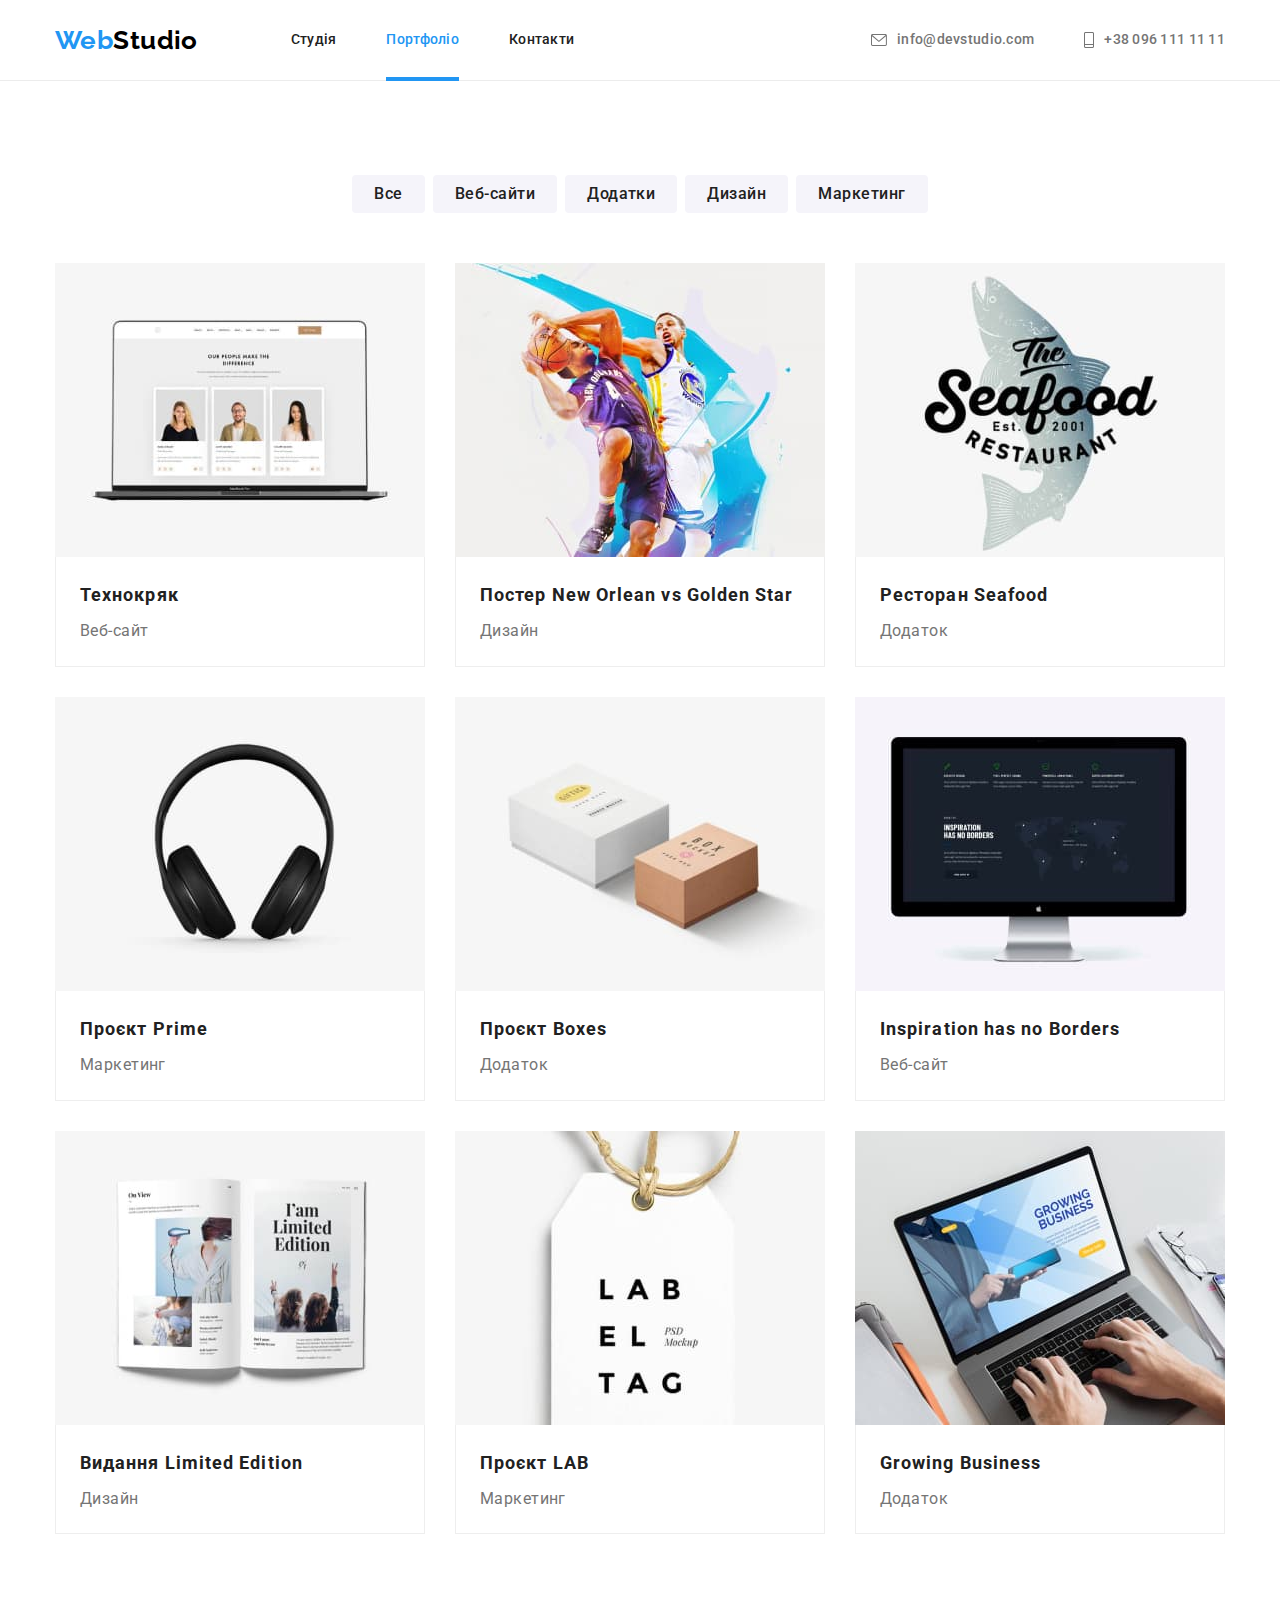
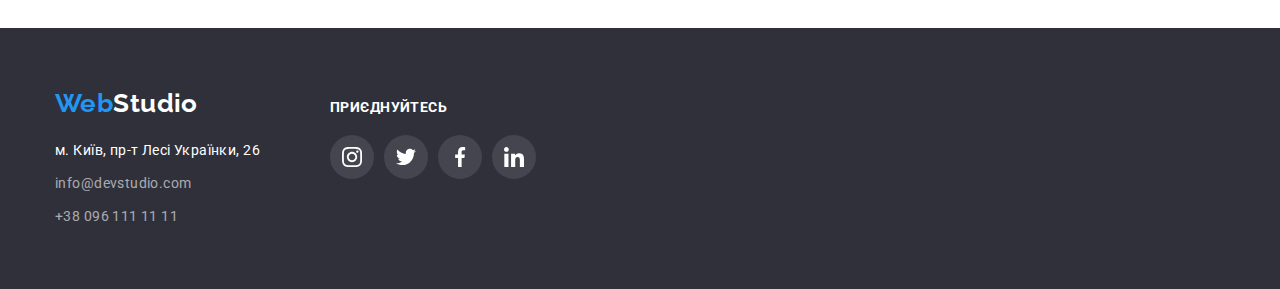
==== portfolio.html @ d0947140 "copy hw 6" ====
<!DOCTYPE html>
<html lang="uk">
  <head>
    <meta charset="UTF-8" />
    <meta http-equiv="X-UA-Compatible" content="IE=edge" />
    <meta
      name="viewport"
      content="width=device-width, initial-scale=1.0"
    />
    <title>WebStudio</title>

    <link
      rel="preconnect"
      href="https://fonts.googleapis.com"
    />
    <link
      rel="preconnect"
      href="https://fonts.gstatic.com"
      crossorigin
    />
    <link
      href="https://fonts.googleapis.com/css2?family=Raleway:wght@700&family=Roboto:wght@400;500;700;900&display=swap"
      rel="stylesheet"
    />
    <link
      rel="stylesheet"
      href="https://cdnjs.cloudflare.com/ajax/libs/modern-normalize/1.1.0/modern-normalize.min.css"
    />
    <link rel="stylesheet" href="./styles/styles.css" />
  </head>
  <body>
    <header class="header">
      <!-- навігація -->

      <div class="container nav-box">
        <nav class="nav">
          <a class="logo logo-top" href="./index.html"
            >Web<span class="logo-header">Studio</span></a
          >

          <ul class="nav-list">
            <li class="nav-list-item">
              <a href="./index.html" class="nav-link"
                >Студія</a
              >
            </li>
            <li class="nav-list-item">
              <a
                href="./portfolio.html"
                class="nav-link current"
                >Портфоліо
              </a>
            </li>
            <li class="nav-list-item">
              <a href="#" class="nav-link">Контакти</a>
            </li>
          </ul>
        </nav>
        <ul class="nav-contacts-list">
          <li class="nav-contacts-item">
            <a
              href="mailto:info@devstudio.com"
              class="nav-contacts"
            >
              <svg
                aria-label="іконка написати на пошту  "
                class="icon-envelope"
                width="16"
                height="12"
              >
                <use
                  href="./images/symbol-defs.svg#icon-envelope"
                ></use>
              </svg>
              info@devstudio.com
            </a>
          </li>
          <li class="nav-contacts-item">
            <a
              href="tel:+380961111111"
              class="nav-contacts"
            >
              <svg
                aria-label= "іконка зателефонувти"
                class="icon-phone"
                width="10"
                height="16"
              >
                <use
                  href="./images/symbol-defs.svg#icon-phone"
                ></use>
              </svg>
              +38 096 111 11 11
            </a>
          </li>
        </ul>
      </div>
    </header>
    <main>
      <section class="portfolio">
        <div class="container">
          <h1 class="visually-hidden">Портфоліо</h1>
          <ul class="portfolio-btnlist">
            <li class="portfolio-item">
              <button
                type="button"
                class="portfolio-buttons"
              >
                Все
              </button>
            </li>
            <li class="portfolio-item">
              <button
                type="button"
                class="portfolio-buttons"
              >
                Веб-сайти
              </button>
            </li>
            <li class="portfolio-item">
              <button
                type="button"
                class="portfolio-buttons"
              >
                Додатки
              </button>
            </li>
            <li class="portfolio-item">
              <button
                type="button"
                class="portfolio-buttons"
              >
                Дизайн
              </button>
            </li>
            <li class="portfolio-item">
              <button
                type="button"
                class="portfolio-buttons"
              >
                Маркетинг
              </button>
            </li>
          </ul>

          <ul class="portfolio-gal-list">
            <li class="portfolio-gal-item">
              <a class="portfolio-link" href="#">
                <div class=" overlay-box">
               
                    <img
                      class="portfolio-img"
                      src="./images/web.jpg"
                      alt=" веб сторінка"
                      width="370"
                    />
                    <div class="portfolio-overlay">
                      <p class=" overlay-text">
                        Ресурс пропонує комплексні пропозиції
                        з різним рівнем функціоналу та
                        сервісів. Все це дозволить відвідувачу
                        отримати вичерпні відомості про
                        компанію чи приватну особу.
                      </p>
                    </div>
                   
                  </div>
                    <div class="gal-title-box">
                      <h2 class="portfolio-title">
                        Технокряк
                      </h2>
                      <p class="portfolio-text">Веб-сайт</p>
                    </div>
                </a>
              
            </li>

            <li class="portfolio-gal-item">
              <a class="portfolio-link" href=""
              >
                <div class="overlay-box">
                 <img
                    class="portfolio-img"
                    src="./images/poster.jpg"
                    alt=" постер"
                    width="370"
                  />
                  <div class="portfolio-overlay">
                    <p class="overlay-text">
                      Ресурс пропонує комплексні пропозиції
                      з різним рівнем функціоналу та
                      сервісів. Все це дозволить відвідувачу
                      отримати вичерпні відомості про
                      компанію чи приватну особу.
                       </p>
                  </div>
                 
                </div> 
                  <div class="gal-title-box">
                    <h2 class="portfolio-title">
                      Постер New Orlean vs Golden Star
                    </h2>
                    <p class="portfolio-text">Дизайн</p>
                  </div>
                </a>
              
            </li>
            <li class="portfolio-gal-item">
              <a class="portfolio-link" href="">
                <div class="overlay-box">
               
                    <img
                      class="portfolio-img"
                      src="./images/restaurante.jpg"
                      alt="логотип ресторану"
                      width="370"
                    />
                   <div class="portfolio-overlay">
                    <p class="overlay-text">
                      Ресурс пропонує комплексні пропозиції з різним рівнем функціоналу та сервісів. Все це дозволить відвідувачу отримати вичерпні відомості про компанію чи приватну особу.
                    </p>
                   </div> 
                 
                </div>
              
                  <div class="gal-title-box">
                    <h2 class="portfolio-title">
                      Ресторан Seafood
                    </h2>
                    <p class="portfolio-text">Додаток</p>
                  </div>
                </a>
             
            </li>
            <li class="portfolio-gal-item">
              <a class="portfolio-link" href=""
              >
                <div class="overlay-box">
                 <img
                    class="portfolio-img"
                    src="./images/headphone.jpg"
                    alt=" навушники "
                    width="370"
                  />
                  <div class="portfolio-overlay">
                    <p class="overlay-text ">
                      Ресурс пропонує комплексні пропозиції
                      з різним рівнем функціоналу та
                      сервісів. Все це дозволить відвідувачу
                      отримати вичерпні відомості про
                      компанію чи приватну особу.
                    </p>
                  </div>
                 
                </div>
                
                  <div class="gal-title-box">
                    <h2 class="portfolio-title">
                      Проєкт Prime
                    </h2>
                    <p class="portfolio-text">Маркетинг</p>
                  </div>
                </a>
            
            </li>
            <li class="portfolio-gal-item">
             
              <a class="portfolio-link" href="">
                 
                <div class="overlay-box">  
                   <img
                      class="portfolio-img"
                      src="./images/box.jpg"
                      alt=" коробки"
                      width="370"
                    />
                    <div class="portfolio-overlay">
                      <p class="overlay-text">
                        Ресурс пропонує комплексні пропозиції
                        з різним рівнем функціоналу та
                        сервісів. Все це дозволить відвідувачу
                        отримати вичерпні відомості про
                        компанію чи приватну особу.
                      </p>
                    </div>
                         

               
                </div>
               
                  <div class="gal-title-box">
                    <h2 class="portfolio-title">
                      Проєкт Boxes
                    </h2>
                    <p class="portfolio-text">Додаток</p>
                  </div>
                </a>
              
            </li>
            <li class="portfolio-gal-item">
              <a class="portfolio-link" href=""
                  >
                <div class="overlay-box">
                 <img
                    class="portfolio-img"
                    src="./images/pc.jpg"
                    alt=""
                    width="370"
                  />
                  <div class="portfolio-overlay">
                    <p class="overlay-text ">
                      Ресурс пропонує комплексні пропозиції
                      з різним рівнем функціоналу та
                      сервісів. Все це дозволить відвідувачу
                      отримати вичерпні відомості про
                      компанію чи приватну особу.
                    </p>
                  </div>
                 
                </div>
               
                  <div class="gal-title-box">
                    <h2 class="portfolio-title">
                      Inspiration has no Borders
                    </h2>
                    <p class="portfolio-text">Веб-сайт</p>
                  </div>
                </a>
            
            </li>
            <li class="portfolio-gal-item">
              <a class="portfolio-link" href="">
            
                <div class="overlay-box">
                 <img
                    class="portfolio-img"
                    src="./images/book.jpg"
                    alt=""
                    width="370"
                  />
                  <div class="portfolio-overlay">
                    <p class="overlay-text ">
                      Ресурс пропонує комплексні пропозиції
                      з різним рівнем функціоналу та
                      сервісів. Все це дозволить відвідувачу
                      отримати вичерпні відомості про
                      компанію чи приватну особу.
                    </p>
                  </div>
                 
                </div>
               
                  <div class="gal-title-box">
                    <h2 class="portfolio-title">
                      Видання Limited Edition
                    </h2>
                    <p class="portfolio-text">Дизайн</p>
                  </div>
                </a>
             
            </li>
            <li class="portfolio-gal-item">
              <a class="portfolio-link" href="">
              
                <div class="overlay-box">
                 <img
                    class="portfolio-img"
                    src="./images/tag.jpg"
                    alt=""
                    width="370"
                  />
                  <div class="portfolio-overlay">

               
                  <p class="overlay-text">
                    Ресурс пропонує комплексні пропозиції
                    з різним рівнем функціоналу та
                    сервісів. Все це дозволить відвідувачу
                    отримати вичерпні відомості про
                    компанію чи приватну особу.
                  </p>
                
                </div>
                 
              </div>
            
                  <div class="gal-title-box">
                    <h2 class="portfolio-title">
                      Проєкт LAB
                    </h2>
                    <p class="portfolio-text">Маркетинг</p>
                  </div>
                </a>
            
            </li>
            <li class="portfolio-gal-item">
              <a class="portfolio-link" href="">
                <div class="overlay-box">
               
                    <img
                      class="portfolio-img"
                      src="./images/lap-top.jpg"
                      alt=""
                      width="370"
                    />
                  <div class="portfolio-overlay">
                    <p class="overlay-text ">
                      Ресурс пропонує комплексні пропозиції
                      з різним рівнем функціоналу та
                      сервісів. Все це дозволить відвідувачу
                      отримати вичерпні відомості про
                      компанію чи приватну особу.
                    </p>
                  </div>
          
                
                </div>
             
                  <div class="gal-title-box">
                    <h2 class="portfolio-title">
                      Growing Business
                    </h2>
                    <p class="portfolio-text">Додаток</p>
                  </div>
                </a>
              
            </li>
          </ul>
        </div>
      </section> 
      </main>
     
   

    <footer class="footer">
      <div class="container footer-box">
        <div class="footer-info">
          <a class="logo logo-footer" href="./index.html"
            >Web<span class="logo-foot">Studio</span></a
          >
          <address class="footer-address">
            <ul class="link-list">
              <li class="link-item">
                <a
                  class="address-link"
                  href="https://goo.gl/maps/CPtrU1FHBa2aNyZL9"
                  target="_blank"
                  rel="noopener noreferrer nofollow"
                  >м. Київ, пр-т Лесі Українки, 26</a
                >
              </li>
              <li class="link-item">
                <a
                  href="mailto:info@devstudio.com"
                  class="footer-link"
                >
                  info@devstudio.com</a
                ><br />
              </li>
              <li class="link-item">
                <a
                  href="tel:+380961111111"
                  class="footer-link"
                  >+38 096 111 11 11</a
                >
              </li>
            </ul>
          </address>
        </div>

        <div class="footer-social">
          <p class="footer-text">приєднуйтесь</p>
          <ul class="social-list-footer">
            <li class="social-item-footer">
              <a href="" class="social-link-footer">
                <svg
                  lang="en"
                  aria-label="logo instagram "
                  class="icon"
                >
                  <use
                    href="./images/symbol-defs.svg#icon-instagram-2"
                  ></use>
                </svg>
              </a>
            </li>
            <li class="social-item-footer">
              <a href="" class="social-link-footer">
                <svg
                  lang="en"
                 aria-label="logo twitter "
                  class="icon"
                >
                  <use
                    href="./images/symbol-defs.svg#icon-twitter-1"
                  ></use>
                </svg>
              </a>
            </li>
            <li class="social-item-footer">
              <a href="" class="social-link-footer">
                <svg
                  lang="en"
                   aria-label="logo facebook "
                  class="icon"
                >
                  <use
                    href="./images/symbol-defs.svg#icon-facebook-1"
                  ></use>
                </svg>
              </a>
            </li>
            <li class="social-item-footer">
              <a href="" class="social-link-footer">
                <svg
                  lang="en"
                  aria-label="logo linkedin "
                  class="icon"
                >
                  <use
                    href="./images/symbol-defs.svg#icon-linkedin-1"
                  ></use>
                </svg>
              </a>
            </li>
          </ul>
        </div>
      </div>
    </footer>
  </body>
</html>
---- styles/styles.css ----
:root {
  --accent-color: #2196f3;
  --text-color: #757575;
  --title-color: #212121;
  --white: #ffffff;
  --team-color: #f5f4fa;
  --button-active: #188ce8;
  --hero-bcc: #c4c4c4;
  --font-family-main: 'Roboto', sans-serif;
  --font-family-logo: 'Raleway';
  --border-color: #eeeeee;
  --border-header: #ececec;
  --link-color: #afb1b8;
  --link-active-color-text: #fff;
  --link-footer-color-text: #fff;
  --link-backgound: #fff;
  --link-footer-background: rgba(255, 255, 255, 0.1);
  --portfolio-description-text: #ffffff;
  --portfolio-description-backgound: rgba( 33,150,243,0.9 );
 --modal-background:#fff;
 --transition: 250ms cubic-bezier(0.4, 0, 0.2, 1);
 
}
h1,
h2,
h3,
h4,
p {
  margin-top: 0px;
  margin-bottom: 0px;
  margin-left: 0px;
  margin-right: 0px;
}
ul,
ol {
  margin-top: 0px;
  margin-bottom: 0px;
  padding-left: 0px;
  list-style: none;
}
img {
  display: block;
}
a {
  text-decoration: none;
}
button {
  cursor: pointer;
}
textarea{
  resize: none;
}
input{
  padding: 0px;
}

body {
  background-color: var(--white);
  color: var(--text-color);
  font-family: var(--font-family-main);
  font-size: 14px;
  line-height: 1.71;
  letter-spacing: 0.03em;
}
.container {
  margin-left: auto;
  margin-right: auto;
  width: 1200px;
  padding-left: 15px;
  padding-right: 15px;
}
/* < !-- навігація --> */

.header {
  border-bottom: 1px solid var(--border-header);
}
.logo {
  color: var(--accent-color);
  font-family: var(--font-family-logo);
  font-weight: 700;
  font-size: 26px;
  line-height: 1.19;
  letter-spacing: inherit;
  display: block;
}
.logo-top {
  padding-top: 24px;
  padding-bottom: 24px;
  margin-right: 93px;
}
.logo-header {
  color: #000000;
}

/* <!-- навігація --> */
.nav {
  display: flex;
  align-items: center;
}
.nav-contacts-list,
.nav-list {
  display: flex;
  align-items: center;
}
.nav-box {
  display: flex;
  align-items: center;
}

.nav-list-item:not(:last-child),
.nav-contacts-item:not(:last-child) {
  margin-right: 50px;
}
.nav-contacts-list {
  margin-left: auto;
}

.nav-link,
.nav-contacts {
  font-family: inherit;
  font-style: inherit;
  color: var(--title-color);
  font-weight: 500;
  font-size: 14px;
  line-height: 1.14;
  letter-spacing: 0.02em;
  padding-top: 32px;
  padding-bottom: 32px;
  display: block;

  transition: color var(--transition);
}
.nav-link:hover,
.nav-contacts:hover,
.nav-link:focus,
.nav-contacts:focus,
.footer-link:hover,
.footer-link:focus,
.current {
  color: var(--accent-color);
}
.nav-contacts {
  color: var(--text-color);
  display: flex;
  align-items: center;
}

.nav-contacts-list,
.nav-list {
  display: flex;
  align-items: center;
}

.icon-envelope,
.icon-phone {
  margin-right: 10px;
  fill: currentColor;
}
.nav-link{
  position: relative;
}

.current::after {
  position: absolute;
  bottom: 0;
  left:0;
  content: '';
  width: 100%;
  height: 4px;
margin-bottom: -1px;
  background-color: var(--accent-color);
 
  transition: background var(--transition);

}
/* < !-- секція hero --> */
.hero {
  padding-top: 200px;
  padding-bottom: 200px;
  background-color: var(--hero-bcc);
  background-image: linear-gradient(
      rgba(47, 48, 58, 0.4),
      rgba(47, 48, 58, 0.4)
    ),
    url(../images/background.jpg);
  background-repeat: no-repeat;
  background-size: 1600px;
  background-position: center;
}
.hero-title {
  font-weight: 900;
  font-size: 44px;
  line-height: 1.36;
  letter-spacing: 0.06em;
  text-transform: uppercase;
  color: var(--white);

  margin-bottom: 30px;
  margin-left: auto;
  margin-right: auto;
}
.hero-button {
  background-color: var(--accent-color);
  color: var(--white);
  font-weight: 700;
  font-size: 16px;
  line-height: 1.87;
  padding: 10px 32px;
  border-radius: 4px;
  background: #188CE8;
box-shadow: 0px 4px 4px rgba(0, 0, 0, 0.15);
  border: none;
  display: block;
  margin-left: auto;
  margin-right: auto;

  transition: background var(--transition);
}

.hero-button:hover,
.hero-button:focus {
  background-color: var(--button-active);
}

.hero-box {
  width: 696px;
  text-align: center;
  margin-left: auto;
  margin-right: auto;
}
/* < !-- Особливості --> */

.visually-hidden {
  position: absolute;
  white-space: nowrap;
  width: 1px;
  height: 1px;
  overflow: hidden;
  border: 0;
  padding: 0;
  clip: rect(0 0 0 0);
  clip-path: inset(50%);
}
.our-benefits {
  padding-top: 94px;
}

.benefits-list {
  display: flex;
}
.benefits-item:not(:last-child),
.work-item:not(:last-child),
.team-item:not(:last-child) {
  margin-right: 30px;
}
.benefits-item {
  flex-basis: calc(100% - 90px / 4);
}
.benefits-title {
  color: var(--title-color);
  font-weight: 700;
  font-size: 14px;
  line-height: 1.14;
  text-transform: uppercase;
  margin-bottom: 10px;
}
.benefit-background {
  display: flex;
  background-color: var(--team-color);
  height: 120px;
  align-items: center;
  justify-content: center;
  margin-bottom: 30px;
}
.icon-benefit {
  width: 65px;
  height: 70px;
}
/* <!-- Чим ми займаємося --> */
.our-work {
  padding-top: 94px;
  padding-bottom: 94px;
}
.work-list {
  display: flex;
  align-items: center;
}
.work-item {
  position: relative;

  flex-basis: calc(100% - 60px / 3);
}
.our-work .work-title,
.our-team-title,
.clients-title {
  margin-bottom: 50px;
  color: var(--title-color);
  font-weight: 700;
  font-size: 36px;
  line-height: 1.16;
  text-align: center;
}

.overlay-our-work {

  position: absolute;
  bottom: 0px;
  left:0px;

  display: flex;
  align-items: center;
  justify-content: center;

width:100%;
height:70px;
background-color: rgba(47, 48, 58, 0.8);
}
.our-work-text {

  font-weight: 700;
  line-height: 1.14;
 

  text-transform: uppercase;
  color: #ffffff;
}

/* < !-- Наша команда --> */
.team-box {
  background: #ffffff;
  box-shadow: 0px 1px 3px rgba(0, 0, 0, 0.12),
    0px 1px 1px rgba(0, 0, 0, 0.14),
    0px 2px 1px rgba(0, 0, 0, 0.2);
  border-radius: 0px 0px 4px 4px;

}
.team-list {
  display: flex;
  align-items: center;
}

.our-team {
  padding-top: 94px;
  padding-bottom: 94px;
  background-color: var(--team-color);
}
.team-item {
  background-color: var(--white);
  text-align: center;
  flex-basis: calc(100% - 90px / 4);
}
.team-title {
  font-weight: 500;
  font-size: 16px;
  line-height: 1.18;
  color: var(--title-color);
  margin-bottom: 10px;
  text-align: center;
}
.team-position {
  margin-bottom: 16px;
}
.position-box {
  padding-top: 30px;
  padding-right: 32px;
  padding-left: 32px;
  padding-bottom: 30px;
}
/* social link */
.social-list,
.social-list-footer {
  align-items: center;
  justify-content: center;
  display: flex;
  gap: 10px;
}
.icon {
  fill: currentColor;
  width: 20px;
  height: 20px;
}
.social-link {
  display: flex;
  justify-content: center;
  align-items: center;
  width: 44px;
  height: 44px;
  border-radius: 50px;
  background-color: var(--link-backgound);
  color: var(--link-color);

  transition: color var(--transition),
  background var(--transition);
}
.social-link:hover,
.social-link:focus {
  color: var(--link-active-color-text);
  background-color: var(--accent-color);
}

.social-footer {
  display: flex;
  align-items: center;
  width: 206px;
  height: 80px;
}
.social-link-footer {
  display: flex;
  justify-content: center;
  align-items: center;
  width: 44px;
  height: 44px;
  border-radius: 50px;
  color: var(--link-footer-color-text);
  background-color: var(--link-footer-background);
  transition: background var(--transition);
}

.social-link-footer:hover,
.social-link-footer:focus {
  background-color: var(--accent-color);
}

/* clients */
.clients {
  padding-top: 94px;
  padding-bottom: 94px;
}
.clients-item-list {
  display: flex;
  justify-content: center;
  align-items: center;
  gap: 30px;
}

.clients-link {
  display: flex;
  justify-content: center;
  align-items: center;
  width: 170px;
  height: 92px;
border: 1px solid var(--link-color);
;
  border-radius: 4px;
  color: var(--link-color);

  transition:color var(--transition),
  border-color var(--transition);
}
.icon-clients {
  fill: currentColor;
  width: 106px;
  height: 60px;
}
.clients-link:hover,
.clients-link:focus {
  border-color: 1px var(--accent-color);
  color: var(--accent-color);
}

/* footer */

.logo-foot {
  color: var(--white);
}
footer {
  background-color: #2f303a;
  padding-top: 60px;
  padding-bottom: 60px;
}

.logo-footer {
  display: block;
  margin-bottom: 20px;
}
.address-link {
  color: var(--white);
}
.footer-address {
  font-style: normal;
}
.icon-footer {
  width: 20px;
  height: 20px;
}
.footer-link {
  color: rgba(255, 255, 255, 0.6);
}
.link-item:not(:last-child) {
  margin-bottom: 9px;
}
.footer-box {
  display: flex;
  align-items: baseline;
}
.footer-info {
  margin-right: 70px;
}
.footer-text {
  font-family: 'Roboto';
  font-weight: 700;
  font-size: 14px;
  line-height: 16px;
  text-transform: uppercase;
  color: #fff;
  margin-bottom: 20px;
}
.footer-social{
  margin-right: 93px;
}
.subscribe{
    width: 570px;

}
.subscribe-box{

  display: flex;
}
.subscribe-text{

font-weight: 700;
font-size: 14px;
line-height:1.14;
text-transform: uppercase;
color: #FFFFFF;
margin-bottom: 20px;
}
.subscribe-input{

  width: 358px;
  height: 50px;
  margin-right: 12px;
  border: 1px solid rgba(255, 255, 255, 0.3);
filter: drop-shadow(0px 4px 4px rgba(0, 0, 0, 0.15));
border-radius: 4px;
background-color: inherit;
}
.subscribe-input::placeholder{
  padding: 15px 16px;
}
.subscribe-button{
  display: flex;
  justify-content: center;
 align-items: center;
border: none;
width: 200px;
height: 50px;
background-color: var(--accent-color);
color: #fff;
padding: 10px 28px;

font-weight: 700;
font-size: 16px;
line-height: 1.87;
letter-spacing: 0.06em;

}
.icon-send{
  width:24px ;
  height: 24px;
  margin-left: 10px;
}


/* Портфоліо */
.portfolio {
  padding-top: 94px;
  padding-bottom: 94px;
}
.portfolio-btnlist {
  display: flex;
  align-items: center;
  margin-bottom: 50px;
  justify-content: center;
}

.portfolio-buttons {
  font-family: inherit;
  font-weight: 500;
  font-size: 16px;
  line-height: 1.62;
  letter-spacing: 0.03em;
  color: var(--title-color);
  background-color: #f5f4fa;
  padding: 6px 22px;
  margin-left: auto;
  border: none;
  border-radius: 4px; 

transition:background var(--transition),
color var(--transition),
 box-shadow var(--transition);

}
.portfolio-buttons:hover,
.portfolio-buttons:focus {
  color: var(--link-active-color-text);
  background-color: var(--accent-color);
  box-shadow: 0px 3px 1px rgba(0, 0, 0, 0.1),
    0px 1px 2px rgba(0, 0, 0, 0.08),
    0px 2px 2px rgba(0, 0, 0, 0.12);
}

.portfolio-item:not(:last-child){
  margin-right: 8px;
}


.portfolio-gal-list {
  display: flex;
  align-items: center;
  flex-wrap: wrap;
}
.portfolio-gal-item {
  flex-basis: calc(100% / 3 - 60px);
}
.portfolio-gal-list {
  gap: 30px;
}

.portfolio-link {
  display: inline-block;
  color: inherit;
  font-size: 16px;
  line-height: 1.8;
}

.portfolio-title {
  font-weight: 700;
  font-size: 18px;
  line-height: 2;
  letter-spacing: 0.06em;
  color: var(--title-color);
  margin-bottom: 4px;
}
.gal-title-box {
  padding: 20px 24px;
  background-color: var(--white);
  border-right: 1px solid var(--border-color);
  border-left: 1px solid var(--border-color);
  border-bottom: 1px solid var(--border-color);
}
.portfolio-link:hover,
.portfolio-link:focus {
  box-shadow: 0px 1px 1px rgba(0, 0, 0, 0.12),
    0px 4px 4px rgba(0, 0, 0, 0.06),
    1px 4px 6px rgba(0, 0, 0, 0.16);
}
.overlay-box{
  position: relative;
  overflow: hidden;

}
.portfolio-overlay{
  position: absolute;

bottom : 0px;
  left: 0px;
  opacity: 1;
 transform: translateY(100%);
 transition: transform var(--transition);
width: 100%;
height: 100%;

  padding: 63px 24px;

  bottom : 0px;
    left: 0px;
    opacity: 1;
   transform: translateY(100%);
   transition: transform var(--transition);
  width: 100%;
  height: 100%;
    padding: 63px 24px;
  overflow: auto;

  background: var(--portfolio-description-backgound);
  background: var(--portfolio-description-backgound);
}
.overlay-text{

  font-size: 18px;
  line-height: 1.56;
  color: var(--portfolio-description-text);
}
.portfolio-link:hover .portfolio-overlay, 
  .portfolio-link:focus .portfolio-overlay{
  
  transform: translateY(0);
}


/* Модальное вікно */

.backdrop {
  position: fixed;
  top: 0;
  left: 0;
  display: flex;
  justify-content: center;
  align-items: center;
  width: 100%;
  height: 100%;
  z-index: 99;
  background: rgba(0, 0, 0, 0.2);
   transition:opacity var(--transition),visibility var(--transition);
}
.is-hidden{
visibility: hidden;
opacity: 0;
pointer-events: none;

}
.is-hidden .modal{
  transform: scale(0);
}
.modal {
  position: absolute;
  min-width: 528px;
  min-height: 581px;

  padding: 40px;
 
  transform: scale(1) rotate(360deg) ;
  transition:transform var(--transition);
  background: #ffffff;
  box-shadow: 0px 1px 3px rgba(0, 0, 0, 0.12),
    0px 1px 1px rgba(0, 0, 0, 0.14),
    0px 2px 1px rgba(0, 0, 0, 0.2);
  border-radius: 4px;
 
}
.close-modal{
  position: absolute;
  top: 8px;
  right: 8px;

  display: flex;
  justify-content: center;
  align-items: center;

  width: 30px;
  height: 30px;
  border-radius: 50%;
 border: 1px solid rgba(0, 0, 0, 0.1);
 
  background-color:var(--modal-background);
  color: rgba(0, 0, 0, 1);
  transition: fill var(--transition); 
}
.close-modal:hover .icon-close,
.close-modal:focus .icon-close{
fill:var(--accent-color);
}

/* форми */

.modal-text{
  font-weight: 700;
font-size: 20px;
line-height:1.15;
text-align: center;
color:var(--title-color);
margin-bottom: 12px;
}
.modal-form{
width: 100%;
margin-left: auto;
margin-right: auto;


}
.form-field{
  display: flex;
  flex-direction: column;
}
.form-field:not(:last-child){
margin-bottom: 10px;
}
.input-box{
  margin-bottom: 20px;
}

.form-input{
  width: 100%;
  height: 40px;
  margin: 0px;
  padding-left: 30px;
 
border: 1px solid rgba(33, 33, 33, 0.2);
border-radius: 4px;
outline: none;
cursor: pointer;
 
}

.form-input:focus,
.text-area:focus {
  outline: none;
  border-color:var(--accent-color);
}


.icon-box{
  position: relative;
}  
.icon-input{
  position: absolute;
  top: 11px;
  left: 12px;

  Width: 18px;
  Height:18px;
  fill:  #212121;
  transition: fill var(--transition),transform var(--transition);

}
.form-input:focus + .icon-input{
  fill:var(--accent-color);

}

.form-input:focus + .modal-icon-man{
  transform: translate(20px,-35px);
}

.form-input:focus + .modal-icon-phone{
  transform: translate(40px,-35px);
}
.form-input:focus + .modal-icon-mail{
  transform: translate(30px,-35px);
}



.text-area{
  display: block;
    Width:100%;
    min-height:120px;
    overflow: auto;

  border: 1px solid rgba(33, 33, 33, 0.2);
  border-radius: 4px;
  padding:12px 16px;
  outline: none;
}

.text-area::placeholder{
  font-size: 12px;
line-height: 14px;
letter-spacing: 0.01em;
color: rgba(117, 117, 117, 0.5);
}

.form-label{
  font-size: 12px;
line-height: 1.16;
letter-spacing: 0.01em;
margin-bottom: 4px;

}
.form-box{
  margin-bottom:32px ;
}
.checkbox-lable{
  display: flex;
  justify-content: center;
  align-items: center;
  margin-bottom: 30px;
 
}
.custom-checkbox{
  width:16px;
  height:15px;
  margin-right: 7px;
border: 1px solid #212121;
  border-radius: 2px;
  cursor: pointer;

}
.custom-checkbox-icon{
  display:none;

 
}  
.checkbox-origin:checked + .custom-checkbox{
border:solid var(--accent-color);
  background-color:var(--accent-color);

}
.checkbox-origin:checked + .custom-checkbox .custom-checkbox-icon{
  display: block;
 
}
.checkbox-origin:focus + .custom-checkbox{
  box-shadow: 0 0 0 1px var(--accent-color);
}

.checkbox-origin{
  appearance: none;
}

.policy-link{
  text-decoration: underline;
  color: var(--accent-color);

}

.send-button{
  width: 200px;
  height: 50px;
  display: block;
  margin-left: auto;
  margin-right: auto;
 
  letter-spacing: 0.06em;
  font-weight: 700;
  font-size: 16px;
  line-height: 1.88;
  color: #FFFFFF;
  padding: 10px 52px;
 
  border: none;
  background: var(--accent-color);
  box-shadow: 0px 4px 4px rgba(0, 0, 0, 0.15);
  border-radius: 4px; 

 transition: background var(--transition);
}
.send-button:hover
.send-button:focus{
  background-color: var(--button-active);
}
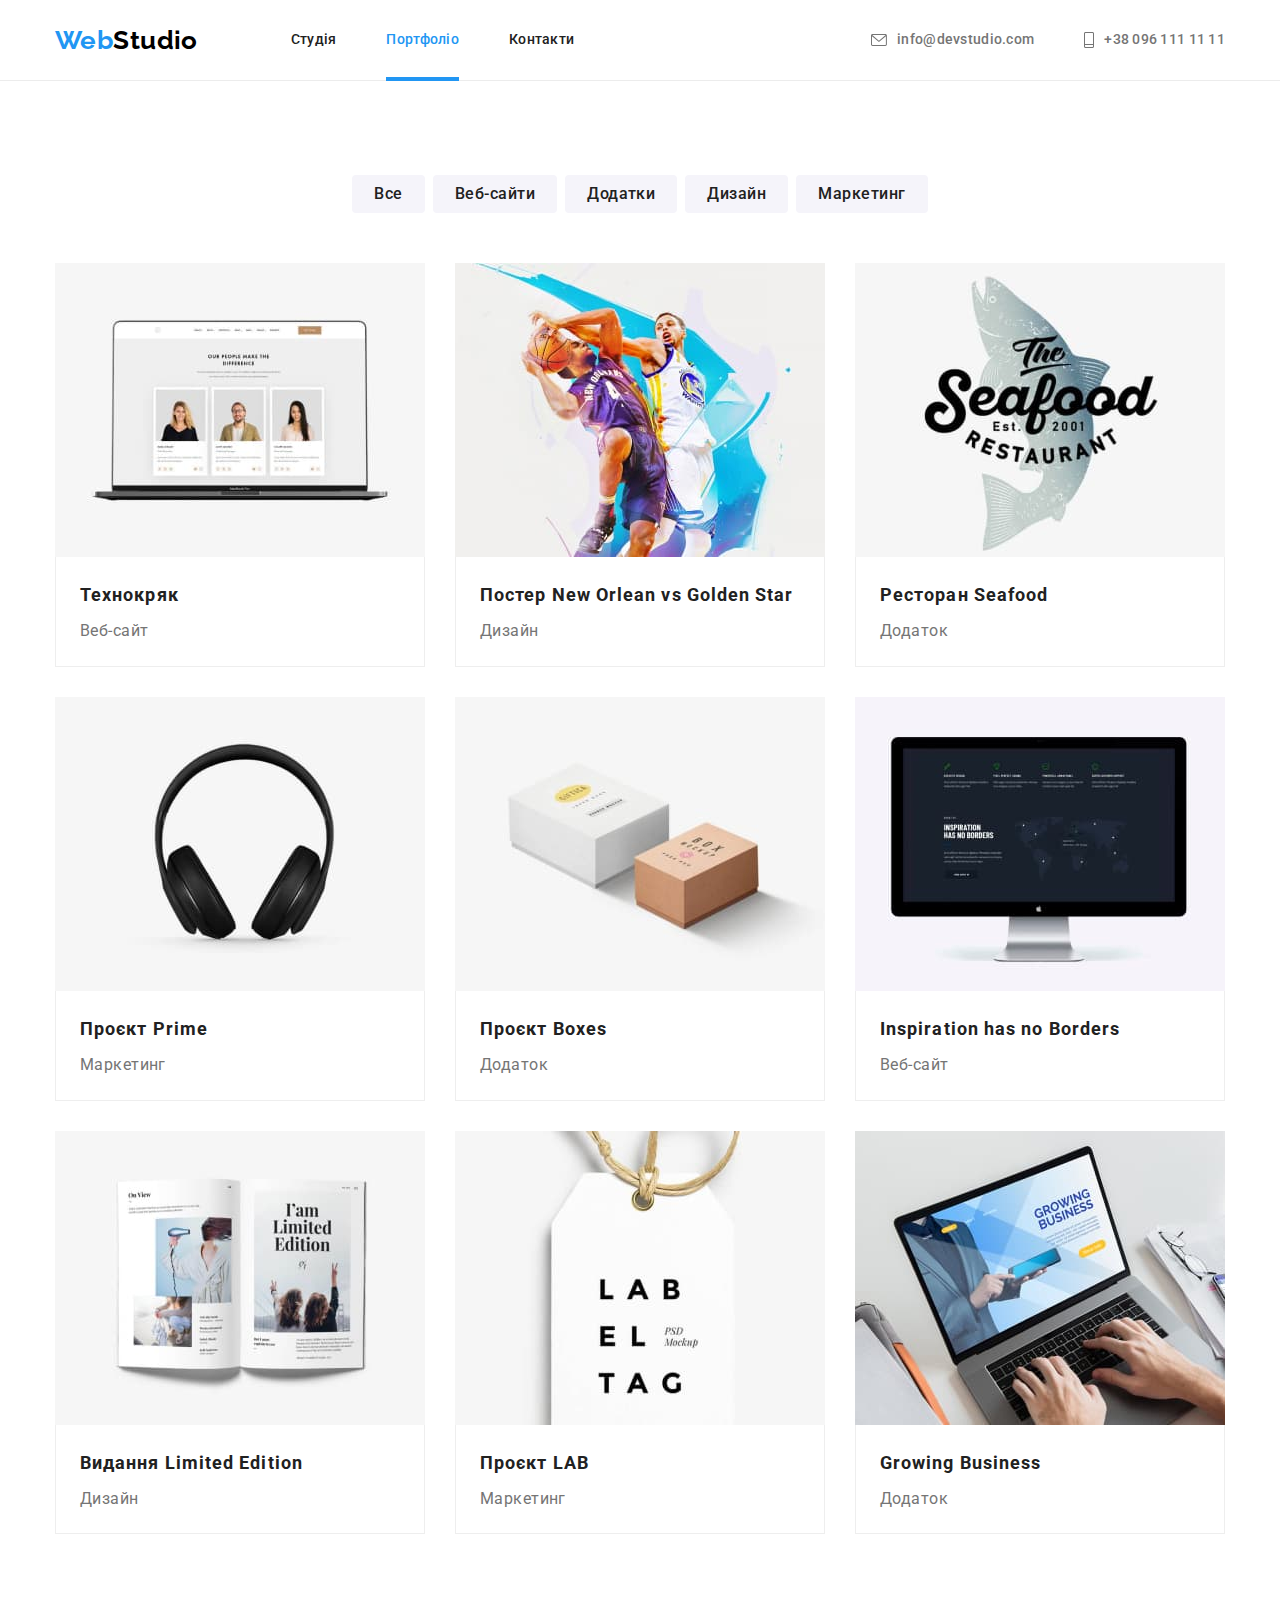
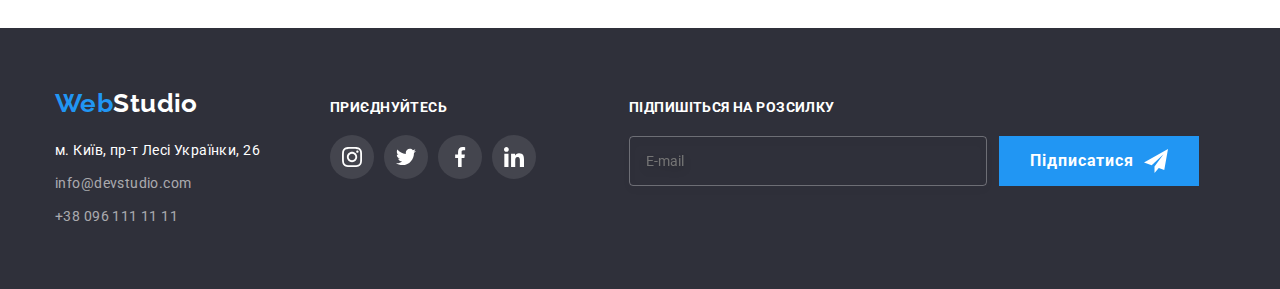
==== commit 938e3636: "added scss partials" ====
--- a/portfolio.html
+++ b/portfolio.html
@@ -26,7 +26,7 @@
       rel="stylesheet"
       href="https://cdnjs.cloudflare.com/ajax/libs/modern-normalize/1.1.0/modern-normalize.min.css"
     />
-    <link rel="stylesheet" href="./styles/styles.css" />
+    <link rel="stylesheet" href="./css/main.min.css">
   </head>
   <body>
     <header class="header">
@@ -525,7 +525,26 @@
             </li>
           </ul>
         </div>
-      </div>
+      
+       <form class="subscribe">
+          <p class="subscribe-text">Підпишіться на розсилку</p>
+          <div class="subscribe-box">
+            <input type="email" name="email" placeholder="E-mail" class="subscribe-input">
+            
+            
+              <button type="submit" class="subscribe-button">
+                Підписатися 
+<svg class="icon-send"  >
+  <use href="./images/symbol-defs.svg#icon-send"></use>
+</svg>
+              </button>
+            
+            
+           
+            </div>
+           
+          </form>
+          </div>
     </footer>
   </body>
 </html>
--- a/css/main.min.css
+++ b/css/main.min.css
@@ -0,0 +1 @@
+:root{--accent-color: #2196f3;--text-color: #757575;--title-color: #212121;--white: #ffffff;--team-color: #f5f4fa;--button-active: #188ce8;--hero-bcc: #c4c4c4;--font-family-main: "Roboto", sans-serif;--font-family-logo: "Raleway";--border-color: #eeeeee;--border-header: #ececec;--link-color: #afb1b8;--link-active-color-text: #fff;--link-footer-color-text: #fff;--link-backgound: #fff;--link-footer-background: rgba(255, 255, 255, 0.1);--portfolio-description-text: #ffffff;--portfolio-description-backgound: rgba( 33,150,243,0.9 );--modal-background:#fff;--transition: 250ms cubic-bezier(0.4, 0, 0.2, 1)}h1,h2,h3,h4,p{margin-top:0px;margin-bottom:0px;margin-left:0px;margin-right:0px}ul,ol{margin-top:0px;margin-bottom:0px;padding-left:0px;list-style:none}img{display:block}a{text-decoration:none}button{cursor:pointer}textarea{resize:none}input{padding:0px}body{background-color:var(--white);color:var(--text-color);font-family:var(--font-family-main);font-size:14px;line-height:1.71;letter-spacing:.03em}.container{margin-left:auto;margin-right:auto;width:1200px;padding-left:15px;padding-right:15px}.visually-hidden{position:absolute;white-space:nowrap;width:1px;height:1px;overflow:hidden;border:0;padding:0;clip:rect(0 0 0 0);clip-path:inset(50%)}.header{border-bottom:1px solid var(--border-header)}.logo{color:var(--accent-color);font-family:var(--font-family-logo);font-weight:700;font-size:26px;line-height:1.19;letter-spacing:inherit;display:block}.logo-top{padding-top:24px;padding-bottom:24px;margin-right:93px}.logo-header{color:#000}.nav{display:flex;align-items:center}.nav-contacts-list,.nav-list{display:flex;align-items:center}.nav-box{display:flex;align-items:center}.nav-list-item:not(:last-child),.nav-contacts-item:not(:last-child){margin-right:50px}.nav-contacts-list{margin-left:auto}.nav-link,.nav-contacts{font-family:inherit;font-style:inherit;color:var(--title-color);font-weight:500;font-size:14px;line-height:1.14;letter-spacing:.02em;padding-top:32px;padding-bottom:32px;display:block;transition:color var(--transition)}.nav-link:hover,.nav-contacts:hover,.nav-link:focus,.nav-contacts:focus,.footer-link:hover,.footer-link:focus,.current{color:var(--accent-color)}.nav-contacts{color:var(--text-color);display:flex;align-items:center}.nav-contacts-list,.nav-list{display:flex;align-items:center}.icon-envelope,.icon-phone{margin-right:10px;fill:currentColor}.nav-link{position:relative}.current::after{position:absolute;bottom:0;left:0;content:"";width:100%;height:4px;margin-bottom:-1px;background-color:var(--accent-color);transition:background var(--transition)}.hero{padding-top:200px;padding-bottom:200px;background-color:var(--hero-bcc);background-image:linear-gradient(rgba(47, 48, 58, 0.4), rgba(47, 48, 58, 0.4)),url(../images/background.jpg);background-repeat:no-repeat;background-size:1600px;background-position:center}.hero-title{font-weight:900;font-size:44px;line-height:1.36;letter-spacing:.06em;text-transform:uppercase;color:var(--white);margin-bottom:30px;margin-left:auto;margin-right:auto}.hero-button{background-color:var(--accent-color);color:var(--white);font-weight:700;font-size:16px;line-height:1.87;padding:10px 32px;border-radius:4px;background:#188ce8;box-shadow:0px 4px 4px rgba(0,0,0,.15);border:none;display:block;margin-left:auto;margin-right:auto;transition:background var(--transition)}.hero-button:hover,.hero-button:focus{background-color:var(--button-active)}.hero-box{width:696px;text-align:center;margin-left:auto;margin-right:auto}.our-benefits{padding-top:94px}.benefits-list{display:flex}.benefits-item:not(:last-child),.work-item:not(:last-child),.team-item:not(:last-child){margin-right:30px}.benefits-item{flex-basis:calc(100% - 22.5px)}.benefits-title{color:var(--title-color);font-weight:700;font-size:14px;line-height:1.14;text-transform:uppercase;margin-bottom:10px}.benefit-background{display:flex;background-color:var(--team-color);height:120px;align-items:center;justify-content:center;margin-bottom:30px}.icon-benefit{width:65px;height:70px}.our-work{padding-top:94px;padding-bottom:94px}.work-list{display:flex;align-items:center}.work-item{position:relative;flex-basis:calc(100% - 20px)}.our-work .work-title,.our-team-title,.clients-title{margin-bottom:50px;color:var(--title-color);font-weight:700;font-size:36px;line-height:1.16;text-align:center}.overlay-our-work{position:absolute;bottom:0px;left:0px;display:flex;align-items:center;justify-content:center;width:100%;height:70px;background-color:rgba(47,48,58,.8)}.our-work-text{font-weight:700;line-height:1.14;text-transform:uppercase;color:#fff}team-box{background:#fff;box-shadow:0px 1px 3px rgba(0,0,0,.12),0px 1px 1px rgba(0,0,0,.14),0px 2px 1px rgba(0,0,0,.2);border-radius:0px 0px 4px 4px}.team-list{display:flex;align-items:center}.our-team{padding-top:94px;padding-bottom:94px;background-color:var(--team-color)}.team-item{background-color:var(--white);text-align:center;flex-basis:calc(100% - 22.5px)}.team-title{font-weight:500;font-size:16px;line-height:1.18;color:var(--title-color);margin-bottom:10px;text-align:center}.team-position{margin-bottom:16px}.position-box{padding-top:30px;padding-right:32px;padding-left:32px;padding-bottom:30px}.social-list,.social-list-footer{align-items:center;justify-content:center;display:flex;gap:10px}.icon{fill:currentColor;width:20px;height:20px}.social-link{display:flex;justify-content:center;align-items:center;width:44px;height:44px;border-radius:50px;background-color:var(--link-backgound);color:var(--link-color);transition:color var(--transition),background var(--transition)}.social-link:hover,.social-link:focus{color:var(--link-active-color-text);background-color:var(--accent-color)}.social-footer{display:flex;align-items:center;width:206px;height:80px}.social-link-footer{display:flex;justify-content:center;align-items:center;width:44px;height:44px;border-radius:50px;color:var(--link-footer-color-text);background-color:var(--link-footer-background);transition:background var(--transition)}.social-link-footer:hover,.social-link-footer:focus{background-color:var(--accent-color)}.clients{padding-top:94px;padding-bottom:94px}.clients-item-list{display:flex;justify-content:center;align-items:center;gap:30px}.clients-link{display:flex;justify-content:center;align-items:center;width:170px;height:92px;border:1px solid var(--link-color);border-radius:4px;color:var(--link-color);transition:color var(--transition),border-color var(--transition)}.icon-clients{fill:currentColor;width:106px;height:60px}.clients-link:hover,.clients-link:focus{border-color:1px var(--accent-color);color:var(--accent-color)}.logo-foot{color:var(--white)}footer{background-color:#2f303a;padding-top:60px;padding-bottom:60px}.logo-footer{display:block;margin-bottom:20px}.address-link{color:var(--white)}.footer-address{font-style:normal}.icon-footer{width:20px;height:20px}.footer-link{color:rgba(255,255,255,.6)}.link-item:not(:last-child){margin-bottom:9px}.footer-box{display:flex;align-items:baseline}.footer-info{margin-right:70px}.footer-text{font-family:"Roboto";font-weight:700;font-size:14px;line-height:16px;text-transform:uppercase;color:#fff;margin-bottom:20px}.footer-social{margin-right:93px}.subscribe{width:570px}.subscribe-box{display:flex}.subscribe-text{font-weight:700;font-size:14px;line-height:1.14;text-transform:uppercase;color:#fff;margin-bottom:20px}.subscribe-input{width:358px;height:50px;margin-right:12px;border:1px solid rgba(255,255,255,.3);filter:drop-shadow(0px 4px 4px rgba(0, 0, 0, 0.15));border-radius:4px;background-color:inherit}.subscribe-input::placeholder{padding:15px 16px}.subscribe-button{display:flex;justify-content:center;align-items:center;border:none;width:200px;height:50px;background-color:var(--accent-color);color:#fff;padding:10px 28px;font-weight:700;font-size:16px;line-height:1.87;letter-spacing:.06em}.icon-send{width:24px;height:24px;margin-left:10px}.portfolio{padding-top:94px;padding-bottom:94px}.portfolio-btnlist{display:flex;align-items:center;margin-bottom:50px;justify-content:center}.portfolio-buttons{font-family:inherit;font-weight:500;font-size:16px;line-height:1.62;letter-spacing:.03em;color:var(--title-color);background-color:#f5f4fa;padding:6px 22px;margin-left:auto;border:none;border-radius:4px;transition:background var(--transition),color var(--transition),box-shadow var(--transition)}.portfolio-buttons:hover,.portfolio-buttons:focus{color:var(--link-active-color-text);background-color:var(--accent-color);box-shadow:0px 3px 1px rgba(0,0,0,.1),0px 1px 2px rgba(0,0,0,.08),0px 2px 2px rgba(0,0,0,.12)}.portfolio-item:not(:last-child){margin-right:8px}.portfolio-gal-list{display:flex;align-items:center;flex-wrap:wrap}.portfolio-gal-item{flex-basis:calc(33.3333333333% - 60px)}.portfolio-gal-list{gap:30px}.portfolio-link{display:inline-block;color:inherit;font-size:16px;line-height:1.8}.portfolio-title{font-weight:700;font-size:18px;line-height:2;letter-spacing:.06em;color:var(--title-color);margin-bottom:4px}.gal-title-box{padding:20px 24px;background-color:var(--white);border-right:1px solid var(--border-color);border-left:1px solid var(--border-color);border-bottom:1px solid var(--border-color)}.portfolio-link:hover,.portfolio-link:focus{box-shadow:0px 1px 1px rgba(0,0,0,.12),0px 4px 4px rgba(0,0,0,.06),1px 4px 6px rgba(0,0,0,.16)}.overlay-box{position:relative;overflow:hidden}.portfolio-overlay{position:absolute;bottom:0px;left:0px;opacity:1;transform:translateY(102%);transition:transform var(--transition);width:100%;height:100%;padding:63px 24px;overflow:auto;background:var(--portfolio-description-backgound);background:var(--portfolio-description-backgound)}.overlay-text{font-size:18px;line-height:1.56;color:var(--portfolio-description-text)}.portfolio-link:hover .portfolio-overlay,.portfolio-link:focus .portfolio-overlay{transform:translateY(0)}.backdrop{position:fixed;top:0;left:0;display:flex;justify-content:center;align-items:center;width:100%;height:100%;z-index:99;background:rgba(0,0,0,.2);transition:opacity var(--transition),visibility var(--transition)}.is-hidden{visibility:hidden;opacity:0;pointer-events:none}.is-hidden .modal{transform:scale(0)}.modal{position:absolute;min-width:528px;min-height:581px;padding:40px;transform:scale(1) rotate(360deg);transition:transform var(--transition);background:#fff;box-shadow:0px 1px 3px rgba(0,0,0,.12),0px 1px 1px rgba(0,0,0,.14),0px 2px 1px rgba(0,0,0,.2);border-radius:4px}.close-modal{position:absolute;top:8px;right:8px;display:flex;justify-content:center;align-items:center;width:30px;height:30px;border-radius:50%;border:1px solid rgba(0,0,0,.1);background-color:var(--modal-background);color:#000;transition:fill var(--transition)}.close-modal:hover .icon-close,.close-modal:focus .icon-close{fill:var(--accent-color)}.modal-text{font-weight:700;font-size:20px;line-height:1.15;text-align:center;color:var(--title-color);margin-bottom:12px}.modal-form{width:100%;margin-left:auto;margin-right:auto}.form-field{display:flex;flex-direction:column}.form-field:not(:last-child){margin-bottom:10px}.input-box{margin-bottom:20px}.form-input{width:100%;height:40px;margin:0px;padding-left:30px;border:1px solid rgba(33,33,33,.2);border-radius:4px;outline:none;cursor:pointer}.form-input:focus,.text-area:focus{outline:none;border-color:var(--accent-color)}.icon-box{position:relative}.icon-input{position:absolute;top:11px;left:12px;Width:18px;Height:18px;fill:#212121;transition:fill var(--transition),transform var(--transition)}.form-input:focus+.icon-input{fill:var(--accent-color)}.form-input:focus+.modal-icon-man{transform:translate(20px, -35px)}.form-input:focus+.modal-icon-phone{transform:translate(40px, -35px)}.form-input:focus+.modal-icon-mail{transform:translate(30px, -35px)}.text-area{display:block;Width:100%;min-height:120px;overflow:auto;border:1px solid rgba(33,33,33,.2);border-radius:4px;padding:12px 16px;outline:none}.text-area::placeholder{font-size:12px;line-height:14px;letter-spacing:.01em;color:rgba(117,117,117,.5)}.form-label{font-size:12px;line-height:1.16;letter-spacing:.01em;margin-bottom:4px}.form-box{margin-bottom:32px}.checkbox-lable{display:flex;justify-content:center;align-items:center;margin-bottom:30px}.custom-checkbox{width:16px;height:15px;margin-right:7px;border:1px solid #212121;border-radius:2px;cursor:pointer}.custom-checkbox-icon{display:none}.checkbox-origin:checked+.custom-checkbox{border:solid var(--accent-color);background-color:var(--accent-color)}.checkbox-origin:checked+.custom-checkbox .custom-checkbox-icon{display:block}.checkbox-origin:focus+.custom-checkbox{box-shadow:0 0 0 1px var(--accent-color)}.checkbox-origin{appearance:none}.policy-link{text-decoration:underline;color:var(--accent-color)}.send-button{width:200px;height:50px;display:block;margin-left:auto;margin-right:auto;letter-spacing:.06em;font-weight:700;font-size:16px;line-height:1.88;color:#fff;padding:10px 52px;border:none;background:var(--accent-color);box-shadow:0px 4px 4px rgba(0,0,0,.15);border-radius:4px;transition:background var(--transition)}.send-button:hover .send-button:focus{background-color:var(--button-active)}/*# sourceMappingURL=main.min.css.map */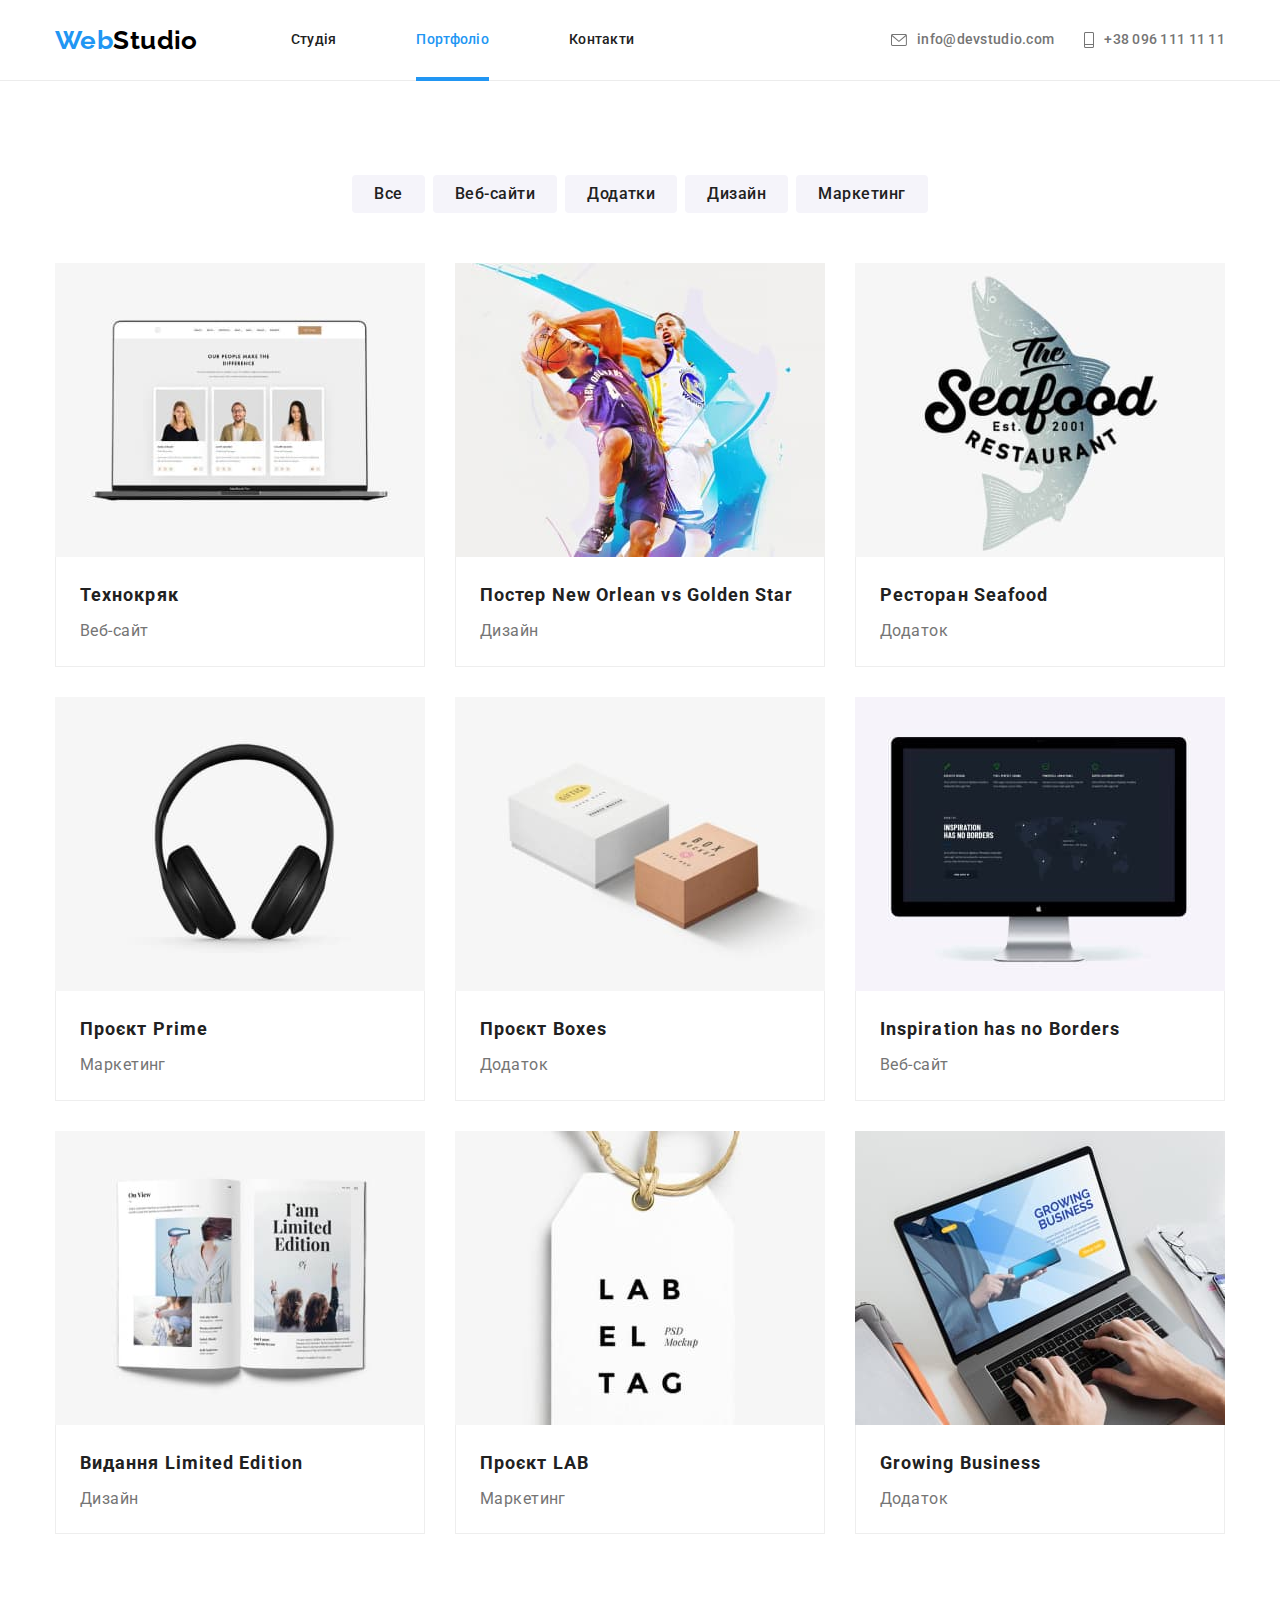
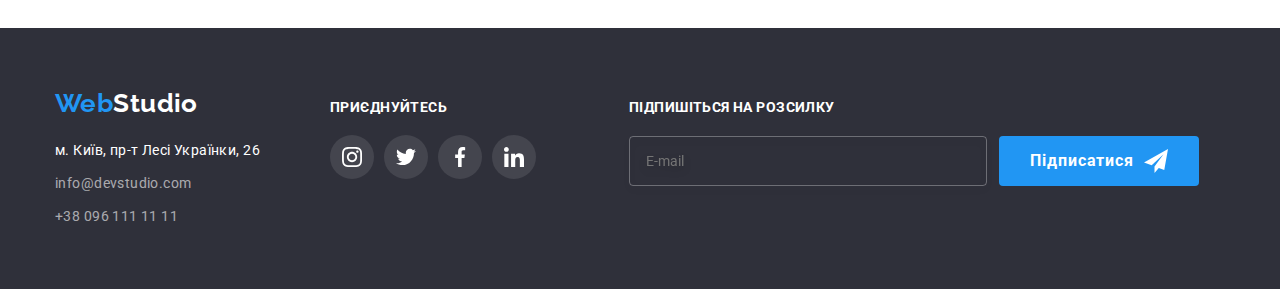
==== commit a492036e: "added scss" ====
--- a/portfolio.html
+++ b/portfolio.html
@@ -26,45 +26,46 @@
       rel="stylesheet"
       href="https://cdnjs.cloudflare.com/ajax/libs/modern-normalize/1.1.0/modern-normalize.min.css"
     />
+
     <link rel="stylesheet" href="./css/main.min.css">
   </head>
   <body>
     <header class="header">
       <!-- навігація -->
 
-      <div class="container nav-box">
-        <nav class="nav">
-          <a class="logo logo-top" href="./index.html"
-            >Web<span class="logo-header">Studio</span></a
+      <div class="container header__wrapper">
+        <nav class="header__navigation">
+          <a class="logo logo--header" href="./index.html"
+            >Web<span class="logo__text">Studio</span></a
           >
 
-          <ul class="nav-list">
-            <li class="nav-list-item">
-              <a href="./index.html" class="nav-link"
+          <ul class="nav-list list">
+            <li class="nav-list__item">
+              <a
+                href="./index.html"
+                class="nav-list__link "
                 >Студія</a
               >
             </li>
-            <li class="nav-list-item">
-              <a
-                href="./portfolio.html"
-                class="nav-link current"
+            <li class="nav-list__item">
+              <a href="./portfolio.html" class="nav-list__link nav-list__current"
                 >Портфоліо
               </a>
             </li>
-            <li class="nav-list-item">
-              <a href="#" class="nav-link">Контакти</a>
+            <li class="nav-list__item">
+              <a href="#" class="nav-list__link">Контакти</a>
             </li>
           </ul>
         </nav>
-        <ul class="nav-contacts-list">
-          <li class="nav-contacts-item">
+        <ul class="contacs-list list  ">
+          <li class="contacs-list__item">
             <a
               href="mailto:info@devstudio.com"
-              class="nav-contacts"
+              class="contacts-list__link"
             >
               <svg
-                aria-label="іконка написати на пошту  "
-                class="icon-envelope"
+                aria-label="іконка написати на пошту "
+                class="contacts-list__icon"
                 width="16"
                 height="12"
               >
@@ -75,14 +76,14 @@
               info@devstudio.com
             </a>
           </li>
-          <li class="nav-contacts-item">
+          <li class="contacs-list__item contacs-list__item--left">
             <a
               href="tel:+380961111111"
-              class="nav-contacts"
+              class="contacts-list__link"
             >
               <svg
-                aria-label= "іконка зателефонувти"
-                class="icon-phone"
+                aria-label="іконка зателефонувати"
+                class="contacts-list__icon"
                 width="10"
                 height="16"
               >
@@ -100,53 +101,53 @@
       <section class="portfolio">
         <div class="container">
           <h1 class="visually-hidden">Портфоліо</h1>
-          <ul class="portfolio-btnlist">
-            <li class="portfolio-item">
+          <ul class="button-list">
+            <li class="button-list__item">
               <button
                 type="button"
-                class="portfolio-buttons"
+                class="button-list__buttons"
               >
                 Все
               </button>
             </li>
-            <li class="portfolio-item">
+            <li class="button-list__item">
               <button
                 type="button"
-                class="portfolio-buttons"
+                class="button-list__buttons"
               >
                 Веб-сайти
               </button>
             </li>
-            <li class="portfolio-item">
+            <li class="button-list__item">
               <button
                 type="button"
-                class="portfolio-buttons"
+                class="button-list__buttons"
               >
                 Додатки
               </button>
             </li>
-            <li class="portfolio-item">
+            <li class="button-list__item">
               <button
                 type="button"
-                class="portfolio-buttons"
+                class="button-list__buttons"
               >
                 Дизайн
               </button>
             </li>
-            <li class="portfolio-item">
+            <li class="button-list__bitem">
               <button
                 type="button"
-                class="portfolio-buttons"
+                class="button-list__buttons"
               >
                 Маркетинг
               </button>
             </li>
           </ul>
 
-          <ul class="portfolio-gal-list">
-            <li class="portfolio-gal-item">
-              <a class="portfolio-link" href="#">
-                <div class=" overlay-box">
+          <ul class="gallery-list list " >
+            <li class="gallery-list__item">
+              <a class="gallery-list__link" href="#">
+                <div class=" gallery-list__overlay-box">
                
                     <img
                       class="portfolio-img"
@@ -154,8 +155,8 @@
                       alt=" веб сторінка"
                       width="370"
                     />
-                    <div class="portfolio-overlay">
-                      <p class=" overlay-text">
+                    <div class="gallery-list__overlay">
+                      <p class=" gallery-list__overlay-text">
                         Ресурс пропонує комплексні пропозиції
                         з різним рівнем функціоналу та
                         сервісів. Все це дозволить відвідувачу
@@ -165,28 +166,28 @@
                     </div>
                    
                   </div>
-                    <div class="gal-title-box">
-                      <h2 class="portfolio-title">
+                    <div class="gallery-list__title-box">
+                      <h2 class="gallery-list__title">
                         Технокряк
                       </h2>
-                      <p class="portfolio-text">Веб-сайт</p>
+                      <p class="gallery-list__text">Веб-сайт</p>
                     </div>
                 </a>
               
             </li>
 
-            <li class="portfolio-gal-item">
-              <a class="portfolio-link" href=""
-              >
-                <div class="overlay-box">
+            <li class="gallery-list__item">
+              <a class="gallery-list__link" href=""
+              >
+                <div class=" gallery-list__overlay-box">
                  <img
                     class="portfolio-img"
                     src="./images/poster.jpg"
                     alt=" постер"
                     width="370"
                   />
-                  <div class="portfolio-overlay">
-                    <p class="overlay-text">
+                  <div class="gallery-list__overlay">
+                    <p class="gallery-list__overlay-text">
                       Ресурс пропонує комплексні пропозиції
                       з різним рівнем функціоналу та
                       сервісів. Все це дозволить відвідувачу
@@ -196,18 +197,18 @@
                   </div>
                  
                 </div> 
-                  <div class="gal-title-box">
-                    <h2 class="portfolio-title">
+                  <div class="gallery-list__title-box">
+                    <h2 class="gallery-list__title">
                       Постер New Orlean vs Golden Star
                     </h2>
-                    <p class="portfolio-text">Дизайн</p>
+                    <p class="gallery-list__text">Дизайн</p>
                   </div>
                 </a>
               
             </li>
-            <li class="portfolio-gal-item">
-              <a class="portfolio-link" href="">
-                <div class="overlay-box">
+            <li class="gallery-list__item">
+              <a class="gallery-list__link " href="">
+                <div class="gallery-list__overlay-box">
                
                     <img
                       class="portfolio-img"
@@ -215,35 +216,35 @@
                       alt="логотип ресторану"
                       width="370"
                     />
-                   <div class="portfolio-overlay">
-                    <p class="overlay-text">
+                   <div class="gallery-list__overlay">
+                    <p class="gallery-list__overlay-text">
                       Ресурс пропонує комплексні пропозиції з різним рівнем функціоналу та сервісів. Все це дозволить відвідувачу отримати вичерпні відомості про компанію чи приватну особу.
                     </p>
                    </div> 
                  
                 </div>
               
-                  <div class="gal-title-box">
-                    <h2 class="portfolio-title">
+                  <div class="gallery-list__title-box">
+                    <h2 class="gallery-list__title">
                       Ресторан Seafood
                     </h2>
-                    <p class="portfolio-text">Додаток</p>
+                    <p class="gallery-list__text">Додаток</p>
                   </div>
                 </a>
              
             </li>
-            <li class="portfolio-gal-item">
-              <a class="portfolio-link" href=""
-              >
-                <div class="overlay-box">
+            <li class="gallery-list__item">
+              <a class="gallery-list__link " href=""
+              >
+                <div class="gallery-list__overlay-box">
                  <img
                     class="portfolio-img"
                     src="./images/headphone.jpg"
                     alt=" навушники "
                     width="370"
                   />
-                  <div class="portfolio-overlay">
-                    <p class="overlay-text ">
+                  <div class="gallery-list__overlay">
+                    <p class="gallery-list__overlay-text ">
                       Ресурс пропонує комплексні пропозиції
                       з різним рівнем функціоналу та
                       сервісів. Все це дозволить відвідувачу
@@ -254,28 +255,28 @@
                  
                 </div>
                 
-                  <div class="gal-title-box">
-                    <h2 class="portfolio-title">
+                  <div class="gallery-list__title-box">
+                    <h2 class="gallery-list__title">
                       Проєкт Prime
                     </h2>
-                    <p class="portfolio-text">Маркетинг</p>
-                  </div>
-                </a>
-            
-            </li>
-            <li class="portfolio-gal-item">
+                    <p class="gallery-list__text">Маркетинг</p>
+                  </div>
+                </a>
+            
+            </li>
+            <li class="portfolio-gal__item">
              
-              <a class="portfolio-link" href="">
-                 
-                <div class="overlay-box">  
+              <a class="gallery-list__link " href="">
+                 
+                <div class="gallery-list__overlay-box">  
                    <img
                       class="portfolio-img"
                       src="./images/box.jpg"
                       alt=" коробки"
                       width="370"
                     />
-                    <div class="portfolio-overlay">
-                      <p class="overlay-text">
+                    <div class="gallery-list__overlay">
+                      <p class="gallery-list__overlay-text">
                         Ресурс пропонує комплексні пропозиції
                         з різним рівнем функціоналу та
                         сервісів. Все це дозволить відвідувачу
@@ -288,27 +289,27 @@
                
                 </div>
                
-                  <div class="gal-title-box">
-                    <h2 class="portfolio-title">
+                  <div class="gallery-list__title-box">
+                    <h2 class="gallery-list__title">
                       Проєкт Boxes
                     </h2>
-                    <p class="portfolio-text">Додаток</p>
+                    <p class="gallery-list__text">Додаток</p>
                   </div>
                 </a>
               
             </li>
-            <li class="portfolio-gal-item">
-              <a class="portfolio-link" href=""
+            <li class="portfolio-gal__item">
+              <a class="gallery-list__link " href=""
                   >
-                <div class="overlay-box">
+                <div class="gallery-list__overlay-box">
                  <img
                     class="portfolio-img"
                     src="./images/pc.jpg"
                     alt=""
                     width="370"
                   />
-                  <div class="portfolio-overlay">
-                    <p class="overlay-text ">
+                  <div class="gallery-list__overlay">
+                    <p class="gallery-list__overlay-text">
                       Ресурс пропонує комплексні пропозиції
                       з різним рівнем функціоналу та
                       сервісів. Все це дозволить відвідувачу
@@ -319,27 +320,27 @@
                  
                 </div>
                
-                  <div class="gal-title-box">
-                    <h2 class="portfolio-title">
+                  <div class="gallery-list__title-box">
+                    <h2 class="gallery-list__title">
                       Inspiration has no Borders
                     </h2>
-                    <p class="portfolio-text">Веб-сайт</p>
-                  </div>
-                </a>
-            
-            </li>
-            <li class="portfolio-gal-item">
-              <a class="portfolio-link" href="">
-            
-                <div class="overlay-box">
+                    <p class="gallery-list__text">Веб-сайт</p>
+                  </div>
+                </a>
+            
+            </li>
+            <li class="portfolio-gal__item">
+              <a class="gallery-list__link " href="">
+            
+                <div class="gallery-list__overlay-box">
                  <img
                     class="portfolio-img"
                     src="./images/book.jpg"
                     alt=""
                     width="370"
                   />
-                  <div class="portfolio-overlay">
-                    <p class="overlay-text ">
+                  <div class="gallery-list__overlay">
+                    <p class="gallery-list__overlay-text">
                       Ресурс пропонує комплексні пропозиції
                       з різним рівнем функціоналу та
                       сервісів. Все це дозволить відвідувачу
@@ -350,29 +351,29 @@
                  
                 </div>
                
-                  <div class="gal-title-box">
-                    <h2 class="portfolio-title">
+                  <div class="gallery-list__title-box">
+                    <h2 class="gallery-list__title">
                       Видання Limited Edition
                     </h2>
-                    <p class="portfolio-text">Дизайн</p>
+                    <p class="gallery-list__text">Дизайн</p>
                   </div>
                 </a>
              
             </li>
-            <li class="portfolio-gal-item">
-              <a class="portfolio-link" href="">
+            <li class="portfolio-gal__item">
+              <a class="gallery-list__link " href="">
               
-                <div class="overlay-box">
+                <div class="gallery-list__overlay-box">
                  <img
                     class="portfolio-img"
                     src="./images/tag.jpg"
                     alt=""
                     width="370"
                   />
-                  <div class="portfolio-overlay">
-
-               
-                  <p class="overlay-text">
+                  <div class="gallery-list__overlay">
+
+               
+                  <p class="gallery-list__overlay-text">
                     Ресурс пропонує комплексні пропозиції
                     з різним рівнем функціоналу та
                     сервісів. Все це дозволить відвідувачу
@@ -384,18 +385,18 @@
                  
               </div>
             
-                  <div class="gal-title-box">
-                    <h2 class="portfolio-title">
+                  <div class="gallery-list__title-box">
+                    <h2 class="gallery-list__title">
                       Проєкт LAB
                     </h2>
-                    <p class="portfolio-text">Маркетинг</p>
-                  </div>
-                </a>
-            
-            </li>
-            <li class="portfolio-gal-item">
-              <a class="portfolio-link" href="">
-                <div class="overlay-box">
+                    <p class="gallery-list__text">Маркетинг</p>
+                  </div>
+                </a>
+            
+            </li>
+            <li class="gallery-list__item">
+              <a class="gallery-list__link " href="">
+                <div class="gallery-list__overlay-box">
                
                     <img
                       class="portfolio-img"
@@ -403,8 +404,8 @@
                       alt=""
                       width="370"
                     />
-                  <div class="portfolio-overlay">
-                    <p class="overlay-text ">
+                  <div class="gallery-list__overlay">
+                    <p class="gallery-list__overlay-text ">
                       Ресурс пропонує комплексні пропозиції
                       з різним рівнем функціоналу та
                       сервісів. Все це дозволить відвідувачу
@@ -416,11 +417,11 @@
                 
                 </div>
              
-                  <div class="gal-title-box">
-                    <h2 class="portfolio-title">
+                  <div class="gallery-list__title-box">
+                    <h2 class="gallery-list__title">
                       Growing Business
                     </h2>
-                    <p class="portfolio-text">Додаток</p>
+                    <p class="gallery-list__text">Додаток</p>
                   </div>
                 </a>
               
@@ -430,37 +431,35 @@
       </section> 
       </main>
      
-   
-
-    <footer class="footer">
-      <div class="container footer-box">
-        <div class="footer-info">
-          <a class="logo logo-footer" href="./index.html"
-            >Web<span class="logo-foot">Studio</span></a
+     <footer class="footer">
+      <div class="container footer__box">
+        <div class="footer__info">
+          <a class="logo logo--bottom-margin" href="./index.html"
+            >Web<span class="logo logo--white">Studio</span></a
           >
-          <address class="footer-address">
-            <ul class="link-list">
-              <li class="link-item">
+          <address class="address">
+            <ul class="address__list ">
+              <li class="address__item">
                 <a
-                  class="address-link"
+                  class="address__link   address__link--white"
                   href="https://goo.gl/maps/CPtrU1FHBa2aNyZL9"
                   target="_blank"
                   rel="noopener noreferrer nofollow"
                   >м. Київ, пр-т Лесі Українки, 26</a
                 >
               </li>
-              <li class="link-item">
+              <li class="address__item">
                 <a
                   href="mailto:info@devstudio.com"
-                  class="footer-link"
+                  class="address__link address__link--grey"
                 >
                   info@devstudio.com</a
                 ><br />
               </li>
-              <li class="link-item">
+              <li class="address__item">
                 <a
                   href="tel:+380961111111"
-                  class="footer-link"
+                  class="address__link address__link--grey "
                   >+38 096 111 11 11</a
                 >
               </li>
@@ -469,14 +468,14 @@
         </div>
 
         <div class="footer-social">
-          <p class="footer-text">приєднуйтесь</p>
-          <ul class="social-list-footer">
-            <li class="social-item-footer">
-              <a href="" class="social-link-footer">
+          <p class="footer-social__text">приєднуйтесь</p>
+          <ul class=" social-list">
+            <li class="social__item social__item--margin-left">
+              <a href="" class="social-list__link social-link--dark">
                 <svg
                   lang="en"
                   aria-label="logo instagram "
-                  class="icon"
+                  class="social-list__icon"
                 >
                   <use
                     href="./images/symbol-defs.svg#icon-instagram-2"
@@ -484,12 +483,12 @@
                 </svg>
               </a>
             </li>
-            <li class="social-item-footer">
-              <a href="" class="social-link-footer">
+            <li class="social__item">
+              <a href="" class="social-list__link social-link--dark">
                 <svg
                   lang="en"
-                 aria-label="logo twitter "
-                  class="icon"
+                  aria-label="logo twitter "
+                  class="social-list__icon"
                 >
                   <use
                     href="./images/symbol-defs.svg#icon-twitter-1"
@@ -497,12 +496,12 @@
                 </svg>
               </a>
             </li>
-            <li class="social-item-footer">
-              <a href="" class="social-link-footer">
+            <li class="social__item">
+              <a href="" class="social-list__link social-link--dark">
                 <svg
                   lang="en"
-                   aria-label="logo facebook "
-                  class="icon"
+                  aria-label="logo facebook"
+                  class="social-list__icon"
                 >
                   <use
                     href="./images/symbol-defs.svg#icon-facebook-1"
@@ -510,12 +509,12 @@
                 </svg>
               </a>
             </li>
-            <li class="social-item-footer">
-              <a href="" class="social-link-footer">
+            <li class="social__item">
+              <a href="" class="social-list__link social-link--dark">
                 <svg
                   lang="en"
-                  aria-label="logo linkedin "
-                  class="icon"
+                  aria-label="logo linkedin"
+                  class="social-list__icon"
                 >
                   <use
                     href="./images/symbol-defs.svg#icon-linkedin-1"
@@ -525,16 +524,15 @@
             </li>
           </ul>
         </div>
-      
-       <form class="subscribe">
-          <p class="subscribe-text">Підпишіться на розсилку</p>
-          <div class="subscribe-box">
-            <input type="email" name="email" placeholder="E-mail" class="subscribe-input">
-            
-            
-              <button type="submit" class="subscribe-button">
+        <form class="subscribe">
+          <p class="subscribe__text">Підпишіться на розсилку</p>
+          <div class="subscribe__box">
+            <input type="email" name="email" placeholder="E-mail" class="subscribe__input">
+            
+            
+              <button type="submit" class="button  subscribe--button">
                 Підписатися 
-<svg class="icon-send"  >
+<svg class="subscribe__icon"  >
   <use href="./images/symbol-defs.svg#icon-send"></use>
 </svg>
               </button>
@@ -544,7 +542,10 @@
             </div>
            
           </form>
-          </div>
+             
+     
     </footer>
+
+ 
   </body>
 </html>
--- a/css/main.min.css
+++ b/css/main.min.css
@@ -1 +1 @@
-:root{--accent-color: #2196f3;--text-color: #757575;--title-color: #212121;--white: #ffffff;--team-color: #f5f4fa;--button-active: #188ce8;--hero-bcc: #c4c4c4;--font-family-main: "Roboto", sans-serif;--font-family-logo: "Raleway";--border-color: #eeeeee;--border-header: #ececec;--link-color: #afb1b8;--link-active-color-text: #fff;--link-footer-color-text: #fff;--link-backgound: #fff;--link-footer-background: rgba(255, 255, 255, 0.1);--portfolio-description-text: #ffffff;--portfolio-description-backgound: rgba( 33,150,243,0.9 );--modal-background:#fff;--transition: 250ms cubic-bezier(0.4, 0, 0.2, 1)}h1,h2,h3,h4,p{margin-top:0px;margin-bottom:0px;margin-left:0px;margin-right:0px}ul,ol{margin-top:0px;margin-bottom:0px;padding-left:0px;list-style:none}img{display:block}a{text-decoration:none}button{cursor:pointer}textarea{resize:none}input{padding:0px}body{background-color:var(--white);color:var(--text-color);font-family:var(--font-family-main);font-size:14px;line-height:1.71;letter-spacing:.03em}.container{margin-left:auto;margin-right:auto;width:1200px;padding-left:15px;padding-right:15px}.visually-hidden{position:absolute;white-space:nowrap;width:1px;height:1px;overflow:hidden;border:0;padding:0;clip:rect(0 0 0 0);clip-path:inset(50%)}.header{border-bottom:1px solid var(--border-header)}.logo{color:var(--accent-color);font-family:var(--font-family-logo);font-weight:700;font-size:26px;line-height:1.19;letter-spacing:inherit;display:block}.logo-top{padding-top:24px;padding-bottom:24px;margin-right:93px}.logo-header{color:#000}.nav{display:flex;align-items:center}.nav-contacts-list,.nav-list{display:flex;align-items:center}.nav-box{display:flex;align-items:center}.nav-list-item:not(:last-child),.nav-contacts-item:not(:last-child){margin-right:50px}.nav-contacts-list{margin-left:auto}.nav-link,.nav-contacts{font-family:inherit;font-style:inherit;color:var(--title-color);font-weight:500;font-size:14px;line-height:1.14;letter-spacing:.02em;padding-top:32px;padding-bottom:32px;display:block;transition:color var(--transition)}.nav-link:hover,.nav-contacts:hover,.nav-link:focus,.nav-contacts:focus,.footer-link:hover,.footer-link:focus,.current{color:var(--accent-color)}.nav-contacts{color:var(--text-color);display:flex;align-items:center}.nav-contacts-list,.nav-list{display:flex;align-items:center}.icon-envelope,.icon-phone{margin-right:10px;fill:currentColor}.nav-link{position:relative}.current::after{position:absolute;bottom:0;left:0;content:"";width:100%;height:4px;margin-bottom:-1px;background-color:var(--accent-color);transition:background var(--transition)}.hero{padding-top:200px;padding-bottom:200px;background-color:var(--hero-bcc);background-image:linear-gradient(rgba(47, 48, 58, 0.4), rgba(47, 48, 58, 0.4)),url(../images/background.jpg);background-repeat:no-repeat;background-size:1600px;background-position:center}.hero-title{font-weight:900;font-size:44px;line-height:1.36;letter-spacing:.06em;text-transform:uppercase;color:var(--white);margin-bottom:30px;margin-left:auto;margin-right:auto}.hero-button{background-color:var(--accent-color);color:var(--white);font-weight:700;font-size:16px;line-height:1.87;padding:10px 32px;border-radius:4px;background:#188ce8;box-shadow:0px 4px 4px rgba(0,0,0,.15);border:none;display:block;margin-left:auto;margin-right:auto;transition:background var(--transition)}.hero-button:hover,.hero-button:focus{background-color:var(--button-active)}.hero-box{width:696px;text-align:center;margin-left:auto;margin-right:auto}.our-benefits{padding-top:94px}.benefits-list{display:flex}.benefits-item:not(:last-child),.work-item:not(:last-child),.team-item:not(:last-child){margin-right:30px}.benefits-item{flex-basis:calc(100% - 22.5px)}.benefits-title{color:var(--title-color);font-weight:700;font-size:14px;line-height:1.14;text-transform:uppercase;margin-bottom:10px}.benefit-background{display:flex;background-color:var(--team-color);height:120px;align-items:center;justify-content:center;margin-bottom:30px}.icon-benefit{width:65px;height:70px}.our-work{padding-top:94px;padding-bottom:94px}.work-list{display:flex;align-items:center}.work-item{position:relative;flex-basis:calc(100% - 20px)}.our-work .work-title,.our-team-title,.clients-title{margin-bottom:50px;color:var(--title-color);font-weight:700;font-size:36px;line-height:1.16;text-align:center}.overlay-our-work{position:absolute;bottom:0px;left:0px;display:flex;align-items:center;justify-content:center;width:100%;height:70px;background-color:rgba(47,48,58,.8)}.our-work-text{font-weight:700;line-height:1.14;text-transform:uppercase;color:#fff}team-box{background:#fff;box-shadow:0px 1px 3px rgba(0,0,0,.12),0px 1px 1px rgba(0,0,0,.14),0px 2px 1px rgba(0,0,0,.2);border-radius:0px 0px 4px 4px}.team-list{display:flex;align-items:center}.our-team{padding-top:94px;padding-bottom:94px;background-color:var(--team-color)}.team-item{background-color:var(--white);text-align:center;flex-basis:calc(100% - 22.5px)}.team-title{font-weight:500;font-size:16px;line-height:1.18;color:var(--title-color);margin-bottom:10px;text-align:center}.team-position{margin-bottom:16px}.position-box{padding-top:30px;padding-right:32px;padding-left:32px;padding-bottom:30px}.social-list,.social-list-footer{align-items:center;justify-content:center;display:flex;gap:10px}.icon{fill:currentColor;width:20px;height:20px}.social-link{display:flex;justify-content:center;align-items:center;width:44px;height:44px;border-radius:50px;background-color:var(--link-backgound);color:var(--link-color);transition:color var(--transition),background var(--transition)}.social-link:hover,.social-link:focus{color:var(--link-active-color-text);background-color:var(--accent-color)}.social-footer{display:flex;align-items:center;width:206px;height:80px}.social-link-footer{display:flex;justify-content:center;align-items:center;width:44px;height:44px;border-radius:50px;color:var(--link-footer-color-text);background-color:var(--link-footer-background);transition:background var(--transition)}.social-link-footer:hover,.social-link-footer:focus{background-color:var(--accent-color)}.clients{padding-top:94px;padding-bottom:94px}.clients-item-list{display:flex;justify-content:center;align-items:center;gap:30px}.clients-link{display:flex;justify-content:center;align-items:center;width:170px;height:92px;border:1px solid var(--link-color);border-radius:4px;color:var(--link-color);transition:color var(--transition),border-color var(--transition)}.icon-clients{fill:currentColor;width:106px;height:60px}.clients-link:hover,.clients-link:focus{border-color:1px var(--accent-color);color:var(--accent-color)}.logo-foot{color:var(--white)}footer{background-color:#2f303a;padding-top:60px;padding-bottom:60px}.logo-footer{display:block;margin-bottom:20px}.address-link{color:var(--white)}.footer-address{font-style:normal}.icon-footer{width:20px;height:20px}.footer-link{color:rgba(255,255,255,.6)}.link-item:not(:last-child){margin-bottom:9px}.footer-box{display:flex;align-items:baseline}.footer-info{margin-right:70px}.footer-text{font-family:"Roboto";font-weight:700;font-size:14px;line-height:16px;text-transform:uppercase;color:#fff;margin-bottom:20px}.footer-social{margin-right:93px}.subscribe{width:570px}.subscribe-box{display:flex}.subscribe-text{font-weight:700;font-size:14px;line-height:1.14;text-transform:uppercase;color:#fff;margin-bottom:20px}.subscribe-input{width:358px;height:50px;margin-right:12px;border:1px solid rgba(255,255,255,.3);filter:drop-shadow(0px 4px 4px rgba(0, 0, 0, 0.15));border-radius:4px;background-color:inherit}.subscribe-input::placeholder{padding:15px 16px}.subscribe-button{display:flex;justify-content:center;align-items:center;border:none;width:200px;height:50px;background-color:var(--accent-color);color:#fff;padding:10px 28px;font-weight:700;font-size:16px;line-height:1.87;letter-spacing:.06em}.icon-send{width:24px;height:24px;margin-left:10px}.portfolio{padding-top:94px;padding-bottom:94px}.portfolio-btnlist{display:flex;align-items:center;margin-bottom:50px;justify-content:center}.portfolio-buttons{font-family:inherit;font-weight:500;font-size:16px;line-height:1.62;letter-spacing:.03em;color:var(--title-color);background-color:#f5f4fa;padding:6px 22px;margin-left:auto;border:none;border-radius:4px;transition:background var(--transition),color var(--transition),box-shadow var(--transition)}.portfolio-buttons:hover,.portfolio-buttons:focus{color:var(--link-active-color-text);background-color:var(--accent-color);box-shadow:0px 3px 1px rgba(0,0,0,.1),0px 1px 2px rgba(0,0,0,.08),0px 2px 2px rgba(0,0,0,.12)}.portfolio-item:not(:last-child){margin-right:8px}.portfolio-gal-list{display:flex;align-items:center;flex-wrap:wrap}.portfolio-gal-item{flex-basis:calc(33.3333333333% - 60px)}.portfolio-gal-list{gap:30px}.portfolio-link{display:inline-block;color:inherit;font-size:16px;line-height:1.8}.portfolio-title{font-weight:700;font-size:18px;line-height:2;letter-spacing:.06em;color:var(--title-color);margin-bottom:4px}.gal-title-box{padding:20px 24px;background-color:var(--white);border-right:1px solid var(--border-color);border-left:1px solid var(--border-color);border-bottom:1px solid var(--border-color)}.portfolio-link:hover,.portfolio-link:focus{box-shadow:0px 1px 1px rgba(0,0,0,.12),0px 4px 4px rgba(0,0,0,.06),1px 4px 6px rgba(0,0,0,.16)}.overlay-box{position:relative;overflow:hidden}.portfolio-overlay{position:absolute;bottom:0px;left:0px;opacity:1;transform:translateY(102%);transition:transform var(--transition);width:100%;height:100%;padding:63px 24px;overflow:auto;background:var(--portfolio-description-backgound);background:var(--portfolio-description-backgound)}.overlay-text{font-size:18px;line-height:1.56;color:var(--portfolio-description-text)}.portfolio-link:hover .portfolio-overlay,.portfolio-link:focus .portfolio-overlay{transform:translateY(0)}.backdrop{position:fixed;top:0;left:0;display:flex;justify-content:center;align-items:center;width:100%;height:100%;z-index:99;background:rgba(0,0,0,.2);transition:opacity var(--transition),visibility var(--transition)}.is-hidden{visibility:hidden;opacity:0;pointer-events:none}.is-hidden .modal{transform:scale(0)}.modal{position:absolute;min-width:528px;min-height:581px;padding:40px;transform:scale(1) rotate(360deg);transition:transform var(--transition);background:#fff;box-shadow:0px 1px 3px rgba(0,0,0,.12),0px 1px 1px rgba(0,0,0,.14),0px 2px 1px rgba(0,0,0,.2);border-radius:4px}.close-modal{position:absolute;top:8px;right:8px;display:flex;justify-content:center;align-items:center;width:30px;height:30px;border-radius:50%;border:1px solid rgba(0,0,0,.1);background-color:var(--modal-background);color:#000;transition:fill var(--transition)}.close-modal:hover .icon-close,.close-modal:focus .icon-close{fill:var(--accent-color)}.modal-text{font-weight:700;font-size:20px;line-height:1.15;text-align:center;color:var(--title-color);margin-bottom:12px}.modal-form{width:100%;margin-left:auto;margin-right:auto}.form-field{display:flex;flex-direction:column}.form-field:not(:last-child){margin-bottom:10px}.input-box{margin-bottom:20px}.form-input{width:100%;height:40px;margin:0px;padding-left:30px;border:1px solid rgba(33,33,33,.2);border-radius:4px;outline:none;cursor:pointer}.form-input:focus,.text-area:focus{outline:none;border-color:var(--accent-color)}.icon-box{position:relative}.icon-input{position:absolute;top:11px;left:12px;Width:18px;Height:18px;fill:#212121;transition:fill var(--transition),transform var(--transition)}.form-input:focus+.icon-input{fill:var(--accent-color)}.form-input:focus+.modal-icon-man{transform:translate(20px, -35px)}.form-input:focus+.modal-icon-phone{transform:translate(40px, -35px)}.form-input:focus+.modal-icon-mail{transform:translate(30px, -35px)}.text-area{display:block;Width:100%;min-height:120px;overflow:auto;border:1px solid rgba(33,33,33,.2);border-radius:4px;padding:12px 16px;outline:none}.text-area::placeholder{font-size:12px;line-height:14px;letter-spacing:.01em;color:rgba(117,117,117,.5)}.form-label{font-size:12px;line-height:1.16;letter-spacing:.01em;margin-bottom:4px}.form-box{margin-bottom:32px}.checkbox-lable{display:flex;justify-content:center;align-items:center;margin-bottom:30px}.custom-checkbox{width:16px;height:15px;margin-right:7px;border:1px solid #212121;border-radius:2px;cursor:pointer}.custom-checkbox-icon{display:none}.checkbox-origin:checked+.custom-checkbox{border:solid var(--accent-color);background-color:var(--accent-color)}.checkbox-origin:checked+.custom-checkbox .custom-checkbox-icon{display:block}.checkbox-origin:focus+.custom-checkbox{box-shadow:0 0 0 1px var(--accent-color)}.checkbox-origin{appearance:none}.policy-link{text-decoration:underline;color:var(--accent-color)}.send-button{width:200px;height:50px;display:block;margin-left:auto;margin-right:auto;letter-spacing:.06em;font-weight:700;font-size:16px;line-height:1.88;color:#fff;padding:10px 52px;border:none;background:var(--accent-color);box-shadow:0px 4px 4px rgba(0,0,0,.15);border-radius:4px;transition:background var(--transition)}.send-button:hover .send-button:focus{background-color:var(--button-active)}/*# sourceMappingURL=main.min.css.map */+h1,h2,h3,h4,p{margin-top:0px;margin-bottom:0px;margin-left:0px;margin-right:0px}ul,ol{margin-top:0px;margin-bottom:0px;padding-left:0px;list-style:none}img{display:block}a{text-decoration:none}button{cursor:pointer}textarea{resize:none}input{padding:0px}:root{--accent-color: #2196f3;--text-color: #757575;--title-color: #212121;--white: #ffffff;--team-section-color: #f5f4fa;--team-list-color:#fff;--button-active: #188ce8;--hero-bcc: #c4c4c4;--font-family-main: "Roboto", sans-serif;--font-family-logo: "Raleway";--border-color: #eeeeee;--border-header: #ececec;--link-color: #afb1b8;--link-active-color-text: #fff;--link-footer-color:#fff;--logo-footer-color:#fff;--address__link-color: rgba(255, 255, 255, 0.6);--subscribe__text-color:#fff;--link-backgound: #fff;--link-footer-background: rgba(255, 255, 255, 0.1);--portfolio-description-text: #ffffff;--portfolio-description-backgound: rgba( 33,150,243,0.9 );--modal-background:#fff;--transition: 250ms cubic-bezier(0.4, 0, 0.2, 1)}body{background-color:var(--white);color:var(--text-color);font-family:var(--font-family-main);font-size:14px;line-height:1.71;letter-spacing:.03em}.visually-hidden{position:absolute;white-space:nowrap;width:1px;height:1px;overflow:hidden;border:0;padding:0;clip:rect(0 0 0 0);clip-path:inset(50%)}.container{margin-left:auto;margin-right:auto;width:1200px;padding-left:15px;padding-right:15px}.logo{color:var(--accent-color);font-family:var(--font-family-logo);font-weight:700;font-size:26px;line-height:1.19;letter-spacing:inherit;display:inline-block}.button{border:none;display:block;margin-left:auto;margin-right:auto;background-color:var(--accent-color);color:var(--white);padding:10px 32px;border-radius:4px}.title{margin-bottom:50px;color:var(--title-color);font-weight:700;font-size:36px;line-height:1.16;text-align:center}.list{display:flex;align-items:center;justify-content:center;gap:30px}.social-list{align-items:center;justify-content:center;display:flex;gap:10px}.social-list__link{display:flex;justify-content:center;align-items:center;width:44px;height:44px;border-radius:50px;transition:color var(--transition),background var(--transition)}.social-list__icon{fill:currentColor;width:20px;height:20px}.header{border-bottom:1px solid var(--border-header)}.logo--header{padding-top:24px;padding-bottom:24px;margin-right:93px}.logo__text{color:#000}.header__wrapper{display:flex;align-items:center}.header__navigation{display:flex;align-items:center;margin-right:auto}.nav-list__item:not(:last-child),.nav-contacts-list__item:not(:last-child){margin-right:50px}.nav-list__link{font-family:inherit;font-style:inherit;color:var(--title-color);font-weight:500;font-size:14px;line-height:1.14;letter-spacing:.02em;padding-top:32px;padding-bottom:32px;display:block;transition:color var(--transition)}.nav-list__link:hover,.nav-list__link:focus{color:var(--accent-color)}.contacts-list__link{font-family:inherit;font-style:inherit;color:var(--title-color);font-weight:500;font-size:14px;line-height:1.14;letter-spacing:.02em;padding-top:32px;padding-bottom:32px;display:block;transition:color var(--transition)}.contacts-list__link:hover,.contacts-list__link:focus{color:var(--accent-color)}.nav-list__current{color:var(--accent-color)}.nav-list__current::after{position:absolute;bottom:0;left:0;content:"";width:100%;height:4px;margin-bottom:-1px;background-color:var(--accent-color);transition:background var(--transition)}.nav-list__link{position:relative}.contacts-list__link{color:var(--text-color);display:flex;align-items:center}.contacts-list__icon{margin-right:10px;fill:currentColor}.hero{padding-top:200px;padding-bottom:200px;background-color:var(--hero-bcc);background-image:linear-gradient(rgba(47, 48, 58, 0.4), rgba(47, 48, 58, 0.4)),url(../images/background.jpg);background-repeat:no-repeat;background-size:1600px;background-position:center}.hero__box{width:696px;text-align:center;margin-left:auto;margin-right:auto}.hero__title{font-weight:900;font-size:44px;line-height:1.36;letter-spacing:.06em;text-transform:uppercase;color:var(--white);margin-bottom:30px;margin-left:auto;margin-right:auto}.button--hero{font-weight:700;font-size:16px;line-height:1.87;box-shadow:0px 4px 4px rgba(0,0,0,.15);transition:background var(--transition)}.button--hero:hover,.button--hero:focus{background-color:var(--button-active)}.benefits{padding-top:94px}.benefits-list__item{flex-basis:calc(100% - 22.5px)}.benefits-list__name{color:var(--title-color);font-weight:700;font-size:14px;line-height:1.14;text-transform:uppercase;margin-bottom:10px}.background{display:flex;background-color:var(--team-color);height:120px;align-items:center;justify-content:center;margin-bottom:30px}.background__icon{width:65px;height:70px}.work{padding-top:94px;padding-bottom:94px}.work-list__item{position:relative;width:370px}.work-list__overlay{position:absolute;bottom:0px;left:0px;display:flex;align-items:center;justify-content:center;width:100%;height:70px;background-color:rgba(47,48,58,.8)}.work-list__name{font-weight:700;line-height:1.14;text-transform:uppercase;color:#fff}.team{padding-top:94px;padding-bottom:94px;background-color:var(--team-section-color)}.team-list__item{background-color:var(--team-list-color);text-align:center;width:270px}.team-list__box{background:#fff;box-shadow:0px 1px 3px rgba(0,0,0,.12),0px 1px 1px rgba(0,0,0,.14),0px 2px 1px rgba(0,0,0,.2);border-radius:0px 0px 4px 4px}.position{padding-top:30px;padding-right:32px;padding-left:32px;padding-bottom:30px}.position__name{font-weight:500;font-size:16px;line-height:1.18;color:var(--title-color);margin-bottom:10px;text-align:center}.position-duties{margin-bottom:16px}.social-list__link--light{color:var(--link-color);background-color:var(--link-backgound)}.social-list__link--light:hover,.social-list__link--light:focus{color:var(--link-active-color-text);background-color:var(--accent-color)}.clients{padding-top:94px;padding-bottom:94px}.list--gap{gap:30px}.clients-list__link{display:flex;justify-content:center;align-items:center;width:170px;height:92px;border:1px solid var(--link-color);border-radius:4px;color:var(--link-color);transition:color var(--transition),border-color var(--transition)}.clients-list__link:hover,.clients-list__link:focus{border-color:1px var(--accent-color);color:var(--accent-color)}.clients-list__icon{fill:currentColor;width:106px;height:60px}footer{background-color:#2f303a;padding-top:60px;padding-bottom:60px}.logo--white{color:var(--logo-footer-color)}.logo--bottom-margin{margin-bottom:20px}.footer__box{display:flex;align-items:baseline}.footer__info{margin-right:70px}.address{font-style:normal}.address__link:hover,.address__link:focus{color:var(--accent-color)}.address__link--white{color:var(--white)}.address__link--grey{color:var(--address__link-color)}.address__item:not(:last-child){margin-bottom:9px}.footer-social__text{font-family:"Roboto";font-weight:700;font-size:14px;line-height:16px;text-transform:uppercase;color:#fff;margin-bottom:20px}.footer-social{margin-right:93px}.social-footer{display:flex;align-items:center;width:206px;height:80px}.social-link--dark{color:var(--link-footer-color);background-color:var(--link-footer-background);transition:background var(--transition)}.social-link--dark:hover,.social-link--dark:focus{background-color:var(--accent-color)}.subscribe{width:570px}.subscribe__box{display:flex}.subscribe__text{font-weight:700;font-size:14px;line-height:1.14;text-transform:uppercase;color:var(--subscribe__text-color);margin-bottom:20px}.subscribe__input{width:358px;height:50px;margin-right:12px;border:1px solid rgba(255,255,255,.3);filter:drop-shadow(0px 4px 4px rgba(0, 0, 0, 0.15));border-radius:4px;background-color:inherit}.subscribe__input::placeholder{padding:15px 16px}.subscribe--button{display:flex;justify-content:center;align-items:center;width:200px;height:50px;padding:10px 28px;font-weight:700;font-size:16px;line-height:1.87;letter-spacing:.06em}.subscribe__icon{width:24px;height:24px;margin-left:10px}.portfolio{padding-top:94px;padding-bottom:94px}.button-list__item:not(:last-child){margin-right:8px}.button-list{display:flex;align-items:center;margin-bottom:50px;justify-content:center}.button-list__buttons{font-family:inherit;font-weight:500;font-size:16px;line-height:1.62;letter-spacing:.03em;color:var(--title-color);background-color:#f5f4fa;padding:6px 22px;margin-left:auto;border:none;border-radius:4px;transition:background var(--transition),color var(--transition),box-shadow var(--transition)}.button-list__buttons:hover,.button-list__buttons:focus{color:var(--link-active-color-text);background-color:var(--accent-color);box-shadow:0px 3px 1px rgba(0,0,0,.1),0px 1px 2px rgba(0,0,0,.08),0px 2px 2px rgba(0,0,0,.12)}.gallery-list{flex-wrap:wrap}.portfolio-gal__item{flex-basis:calc(33.3333333333% - 60px)}.gallery-list__link{display:inline-block;color:inherit;font-size:16px;line-height:1.8}.gallery-list__link:hover,.gallery-list__link:focus{box-shadow:0px 1px 1px rgba(0,0,0,.12),0px 4px 4px rgba(0,0,0,.06),1px 4px 6px rgba(0,0,0,.16)}.gallery-list__title{font-weight:700;font-size:18px;line-height:2;letter-spacing:.06em;color:var(--title-color);margin-bottom:4px}.gallery-list__title-box{padding:20px 24px;background-color:var(--white);border-right:1px solid var(--border-color);border-left:1px solid var(--border-color);border-bottom:1px solid var(--border-color)}.gallery-list__overlay-text{font-size:18px;line-height:1.56;color:var(--portfolio-description-text)}.gallery-list__overlay-box{position:relative;overflow:hidden}.gallery-list__overlay{position:absolute;bottom:0px;left:0px;opacity:1;transform:translateY(100%);transition:transform var(--transition);width:100%;height:100%;padding:63px 24px;bottom:0px;left:0px;opacity:1;transform:translateY(102%);transition:transform var(--transition);width:100%;height:100%;padding:63px 24px;overflow:auto;background:var(--portfolio-description-backgound);background:var(--portfolio-description-backgound)}.gallery-list__link:hover .gallery-list__overlay,.gallery-list__link:focus .gallery-list__overlay{transform:translateY(0)}.backdrop{position:fixed;top:0;left:0;display:flex;justify-content:center;align-items:center;width:100%;height:100%;z-index:99;background:rgba(0,0,0,.2);transition:opacity var(--transition),visibility var(--transition)}.is-hidden{visibility:hidden;opacity:0;pointer-events:none}.is-hidden .modal{transform:scale(0)}.modal{position:absolute;min-width:528px;min-height:581px;padding:40px;transform:scale(1) rotate(360deg);transition:transform var(--transition);background:#fff;box-shadow:0px 1px 3px rgba(0,0,0,.12),0px 1px 1px rgba(0,0,0,.14),0px 2px 1px rgba(0,0,0,.2);border-radius:4px}.close-modal{position:absolute;top:8px;right:8px;display:flex;justify-content:center;align-items:center;width:30px;height:30px;border-radius:50%;border:1px solid rgba(0,0,0,.1);background-color:var(--modal-background);color:#000;transition:fill var(--transition)}.close-modal:hover .icon-close,.close-modal:focus .icon-close{fill:var(--accent-color)}.modal-text{font-weight:700;font-size:20px;line-height:1.15;text-align:center;color:var(--title-color);margin-bottom:12px}.modal-form{width:100%;margin-left:auto;margin-right:auto}.form-field{display:flex;flex-direction:column}.form-field:not(:last-child){margin-bottom:10px}.input-box{margin-bottom:20px}.form-input{width:100%;height:40px;margin:0px;padding-left:30px;border:1px solid rgba(33,33,33,.2);border-radius:4px;outline:none;cursor:pointer}.form-input:focus{border-color:var(--accent-color)}.icon-box{position:relative}.icon-input{position:absolute;top:11px;left:12px;Width:18px;Height:18px;fill:#212121;transition:fill var(--transition),transform var(--transition)}.form-input:focus+.icon-input{fill:var(--accent-color)}.form-input:focus+.modal-icon-man{transform:translate(20px, -35px)}.form-input:focus+.modal-icon-phone{transform:translate(40px, -35px)}.form-input:focus+.modal-icon-mail{transform:translate(30px, -35px)}.text-area{display:block;Width:100%;min-height:120px;overflow:auto;border:1px solid rgba(33,33,33,.2);border-radius:4px;padding:12px 16px;outline:none}.text-area:focus{outline:none;border-color:var(--accent-color)}.text-area::placeholder{font-size:12px;line-height:14px;letter-spacing:.01em;color:rgba(117,117,117,.5)}.form-label{font-size:12px;line-height:1.16;letter-spacing:.01em;margin-bottom:4px}.form-box{margin-bottom:32px}.checkbox-lable{display:flex;justify-content:center;align-items:center;margin-bottom:30px}.policy-link{text-decoration:underline;color:var(--accent-color)}.button-form{width:200px;height:50px;letter-spacing:.06em;font-weight:700;font-size:16px;line-height:1.88;padding:10px 52px;box-shadow:0px 4px 4px rgba(0,0,0,.15);transition:background var(--transition)}.button-form:hover,.button-form:focus{background-color:var(--button-active)}.checkbox-lable{display:flex;justify-content:center;align-items:center;margin-bottom:30px}.custom-checkbox{width:16px;height:15px;margin-right:7px;border:1px solid #212121;border-radius:2px;cursor:pointer}.custom-checkbox-icon{display:none}.checkbox-origin{appearance:none}.checkbox-origin:checked+.custom-checkbox{border:solid var(--accent-color);background-color:var(--accent-color)}.checkbox-origin:focus+.custom-checkbox{box-shadow:0 0 0 1px var(--accent-color)}.checkbox-origin:checked+.custom-checkbox-icon{display:block}/*# sourceMappingURL=main.min.css.map */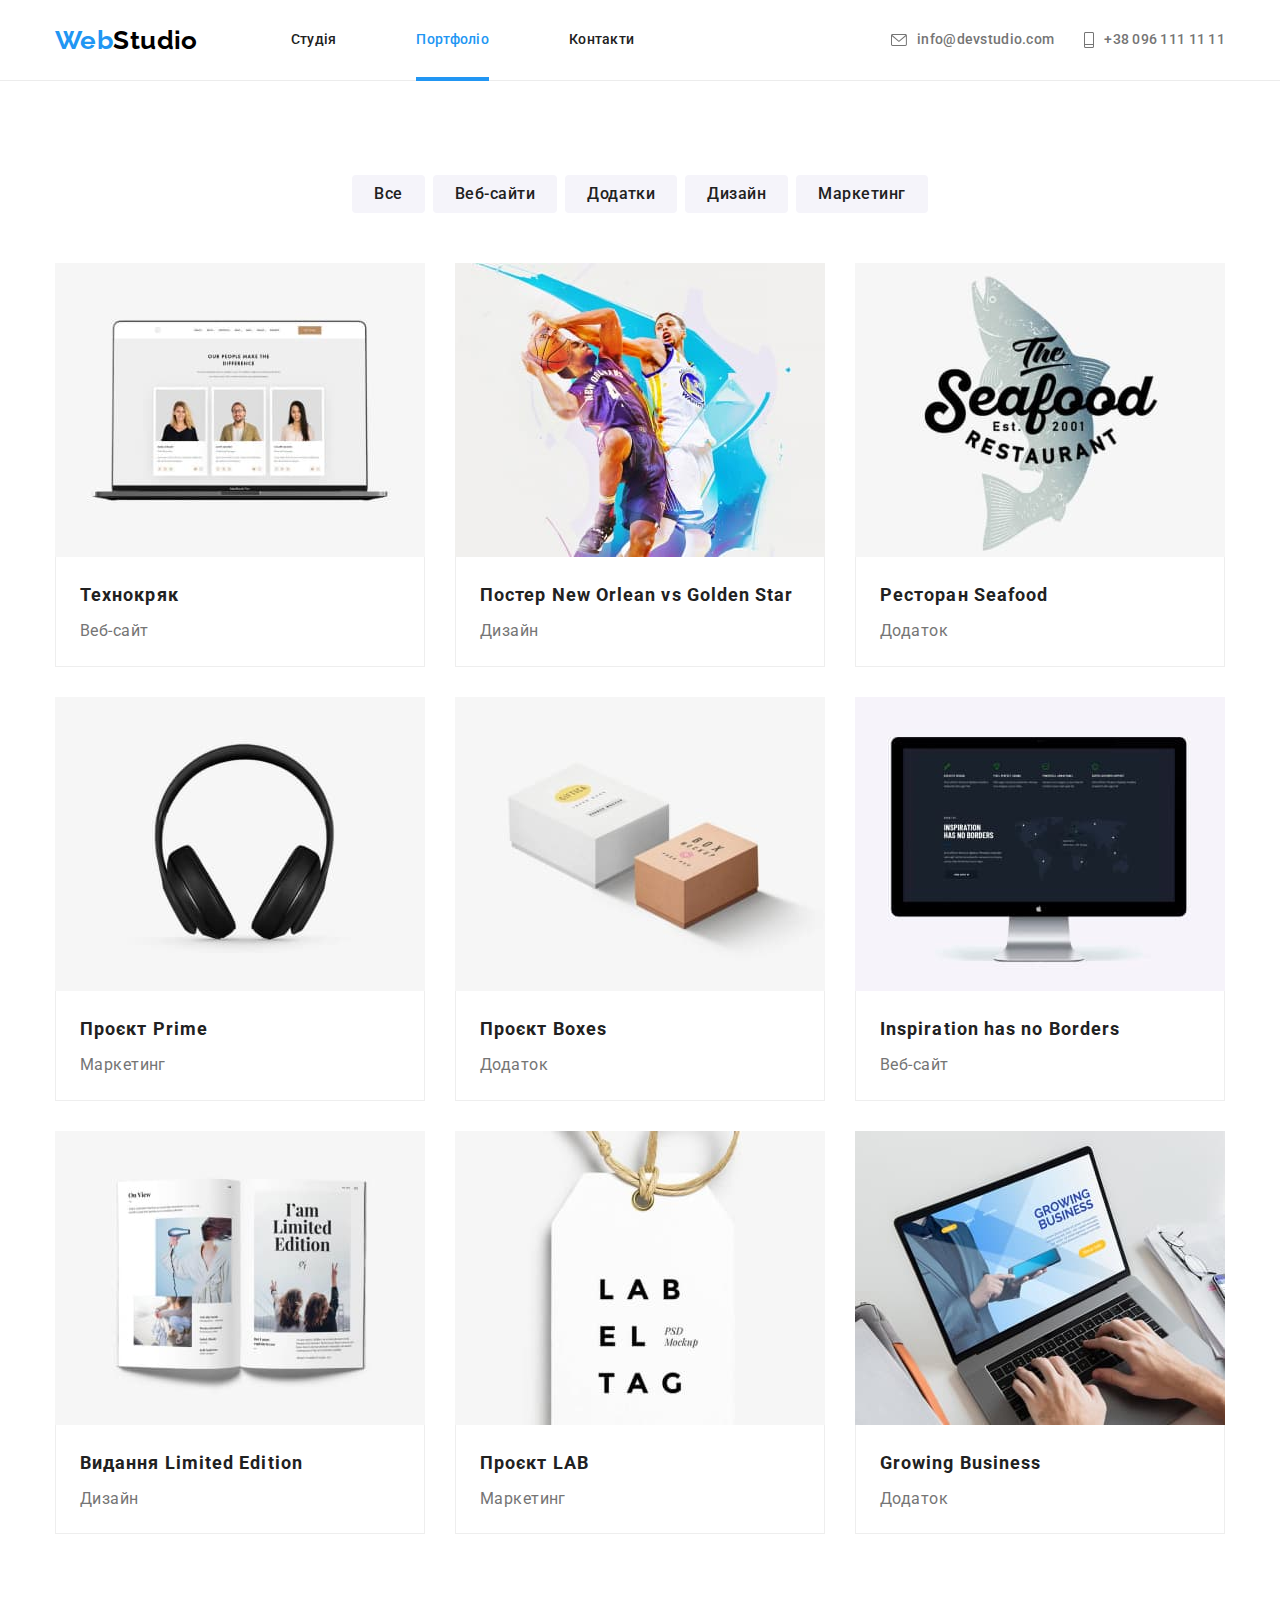
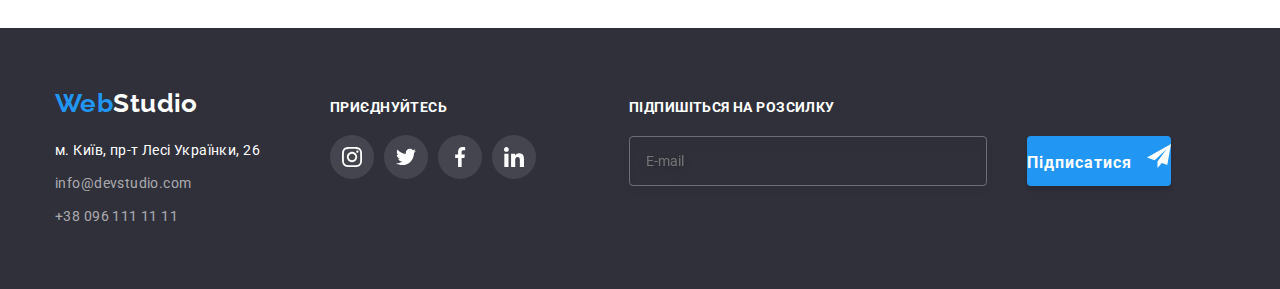
==== commit f7692347: "add button to component" ====
--- a/portfolio.html
+++ b/portfolio.html
@@ -39,7 +39,7 @@
             >Web<span class="logo__text">Studio</span></a
           >
 
-          <ul class="nav-list list">
+          <ul class="nav-list ">
             <li class="nav-list__item">
               <a
                 href="./index.html"
@@ -57,7 +57,7 @@
             </li>
           </ul>
         </nav>
-        <ul class="contacs-list list  ">
+        <ul class="contacs-list   ">
           <li class="contacs-list__item">
             <a
               href="mailto:info@devstudio.com"
@@ -144,7 +144,7 @@
             </li>
           </ul>
 
-          <ul class="gallery-list list " >
+          <ul class="gallery-list  " >
             <li class="gallery-list__item">
               <a class="gallery-list__link" href="#">
                 <div class=" gallery-list__overlay-box">
--- a/css/main.min.css
+++ b/css/main.min.css
@@ -1 +1 @@
-h1,h2,h3,h4,p{margin-top:0px;margin-bottom:0px;margin-left:0px;margin-right:0px}ul,ol{margin-top:0px;margin-bottom:0px;padding-left:0px;list-style:none}img{display:block}a{text-decoration:none}button{cursor:pointer}textarea{resize:none}input{padding:0px}:root{--accent-color: #2196f3;--text-color: #757575;--title-color: #212121;--white: #ffffff;--team-section-color: #f5f4fa;--team-list-color:#fff;--button-active: #188ce8;--hero-bcc: #c4c4c4;--font-family-main: "Roboto", sans-serif;--font-family-logo: "Raleway";--border-color: #eeeeee;--border-header: #ececec;--link-color: #afb1b8;--link-active-color-text: #fff;--link-footer-color:#fff;--logo-footer-color:#fff;--address__link-color: rgba(255, 255, 255, 0.6);--subscribe__text-color:#fff;--link-backgound: #fff;--link-footer-background: rgba(255, 255, 255, 0.1);--portfolio-description-text: #ffffff;--portfolio-description-backgound: rgba( 33,150,243,0.9 );--modal-background:#fff;--transition: 250ms cubic-bezier(0.4, 0, 0.2, 1)}body{background-color:var(--white);color:var(--text-color);font-family:var(--font-family-main);font-size:14px;line-height:1.71;letter-spacing:.03em}.visually-hidden{position:absolute;white-space:nowrap;width:1px;height:1px;overflow:hidden;border:0;padding:0;clip:rect(0 0 0 0);clip-path:inset(50%)}.container{margin-left:auto;margin-right:auto;width:1200px;padding-left:15px;padding-right:15px}.logo{color:var(--accent-color);font-family:var(--font-family-logo);font-weight:700;font-size:26px;line-height:1.19;letter-spacing:inherit;display:inline-block}.button{border:none;display:block;margin-left:auto;margin-right:auto;background-color:var(--accent-color);color:var(--white);padding:10px 32px;border-radius:4px}.title{margin-bottom:50px;color:var(--title-color);font-weight:700;font-size:36px;line-height:1.16;text-align:center}.list{display:flex;align-items:center;justify-content:center;gap:30px}.social-list{align-items:center;justify-content:center;display:flex;gap:10px}.social-list__link{display:flex;justify-content:center;align-items:center;width:44px;height:44px;border-radius:50px;transition:color var(--transition),background var(--transition)}.social-list__icon{fill:currentColor;width:20px;height:20px}.header{border-bottom:1px solid var(--border-header)}.logo--header{padding-top:24px;padding-bottom:24px;margin-right:93px}.logo__text{color:#000}.header__wrapper{display:flex;align-items:center}.header__navigation{display:flex;align-items:center;margin-right:auto}.nav-list__item:not(:last-child),.nav-contacts-list__item:not(:last-child){margin-right:50px}.nav-list__link{font-family:inherit;font-style:inherit;color:var(--title-color);font-weight:500;font-size:14px;line-height:1.14;letter-spacing:.02em;padding-top:32px;padding-bottom:32px;display:block;transition:color var(--transition)}.nav-list__link:hover,.nav-list__link:focus{color:var(--accent-color)}.contacts-list__link{font-family:inherit;font-style:inherit;color:var(--title-color);font-weight:500;font-size:14px;line-height:1.14;letter-spacing:.02em;padding-top:32px;padding-bottom:32px;display:block;transition:color var(--transition)}.contacts-list__link:hover,.contacts-list__link:focus{color:var(--accent-color)}.nav-list__current{color:var(--accent-color)}.nav-list__current::after{position:absolute;bottom:0;left:0;content:"";width:100%;height:4px;margin-bottom:-1px;background-color:var(--accent-color);transition:background var(--transition)}.nav-list__link{position:relative}.contacts-list__link{color:var(--text-color);display:flex;align-items:center}.contacts-list__icon{margin-right:10px;fill:currentColor}.hero{padding-top:200px;padding-bottom:200px;background-color:var(--hero-bcc);background-image:linear-gradient(rgba(47, 48, 58, 0.4), rgba(47, 48, 58, 0.4)),url(../images/background.jpg);background-repeat:no-repeat;background-size:1600px;background-position:center}.hero__box{width:696px;text-align:center;margin-left:auto;margin-right:auto}.hero__title{font-weight:900;font-size:44px;line-height:1.36;letter-spacing:.06em;text-transform:uppercase;color:var(--white);margin-bottom:30px;margin-left:auto;margin-right:auto}.button--hero{font-weight:700;font-size:16px;line-height:1.87;box-shadow:0px 4px 4px rgba(0,0,0,.15);transition:background var(--transition)}.button--hero:hover,.button--hero:focus{background-color:var(--button-active)}.benefits{padding-top:94px}.benefits-list__item{flex-basis:calc(100% - 22.5px)}.benefits-list__name{color:var(--title-color);font-weight:700;font-size:14px;line-height:1.14;text-transform:uppercase;margin-bottom:10px}.background{display:flex;background-color:var(--team-color);height:120px;align-items:center;justify-content:center;margin-bottom:30px}.background__icon{width:65px;height:70px}.work{padding-top:94px;padding-bottom:94px}.work-list__item{position:relative;width:370px}.work-list__overlay{position:absolute;bottom:0px;left:0px;display:flex;align-items:center;justify-content:center;width:100%;height:70px;background-color:rgba(47,48,58,.8)}.work-list__name{font-weight:700;line-height:1.14;text-transform:uppercase;color:#fff}.team{padding-top:94px;padding-bottom:94px;background-color:var(--team-section-color)}.team-list__item{background-color:var(--team-list-color);text-align:center;width:270px}.team-list__box{background:#fff;box-shadow:0px 1px 3px rgba(0,0,0,.12),0px 1px 1px rgba(0,0,0,.14),0px 2px 1px rgba(0,0,0,.2);border-radius:0px 0px 4px 4px}.position{padding-top:30px;padding-right:32px;padding-left:32px;padding-bottom:30px}.position__name{font-weight:500;font-size:16px;line-height:1.18;color:var(--title-color);margin-bottom:10px;text-align:center}.position-duties{margin-bottom:16px}.social-list__link--light{color:var(--link-color);background-color:var(--link-backgound)}.social-list__link--light:hover,.social-list__link--light:focus{color:var(--link-active-color-text);background-color:var(--accent-color)}.clients{padding-top:94px;padding-bottom:94px}.list--gap{gap:30px}.clients-list__link{display:flex;justify-content:center;align-items:center;width:170px;height:92px;border:1px solid var(--link-color);border-radius:4px;color:var(--link-color);transition:color var(--transition),border-color var(--transition)}.clients-list__link:hover,.clients-list__link:focus{border-color:1px var(--accent-color);color:var(--accent-color)}.clients-list__icon{fill:currentColor;width:106px;height:60px}footer{background-color:#2f303a;padding-top:60px;padding-bottom:60px}.logo--white{color:var(--logo-footer-color)}.logo--bottom-margin{margin-bottom:20px}.footer__box{display:flex;align-items:baseline}.footer__info{margin-right:70px}.address{font-style:normal}.address__link:hover,.address__link:focus{color:var(--accent-color)}.address__link--white{color:var(--white)}.address__link--grey{color:var(--address__link-color)}.address__item:not(:last-child){margin-bottom:9px}.footer-social__text{font-family:"Roboto";font-weight:700;font-size:14px;line-height:16px;text-transform:uppercase;color:#fff;margin-bottom:20px}.footer-social{margin-right:93px}.social-footer{display:flex;align-items:center;width:206px;height:80px}.social-link--dark{color:var(--link-footer-color);background-color:var(--link-footer-background);transition:background var(--transition)}.social-link--dark:hover,.social-link--dark:focus{background-color:var(--accent-color)}.subscribe{width:570px}.subscribe__box{display:flex}.subscribe__text{font-weight:700;font-size:14px;line-height:1.14;text-transform:uppercase;color:var(--subscribe__text-color);margin-bottom:20px}.subscribe__input{width:358px;height:50px;margin-right:12px;border:1px solid rgba(255,255,255,.3);filter:drop-shadow(0px 4px 4px rgba(0, 0, 0, 0.15));border-radius:4px;background-color:inherit}.subscribe__input::placeholder{padding:15px 16px}.subscribe--button{display:flex;justify-content:center;align-items:center;width:200px;height:50px;padding:10px 28px;font-weight:700;font-size:16px;line-height:1.87;letter-spacing:.06em}.subscribe__icon{width:24px;height:24px;margin-left:10px}.portfolio{padding-top:94px;padding-bottom:94px}.button-list__item:not(:last-child){margin-right:8px}.button-list{display:flex;align-items:center;margin-bottom:50px;justify-content:center}.button-list__buttons{font-family:inherit;font-weight:500;font-size:16px;line-height:1.62;letter-spacing:.03em;color:var(--title-color);background-color:#f5f4fa;padding:6px 22px;margin-left:auto;border:none;border-radius:4px;transition:background var(--transition),color var(--transition),box-shadow var(--transition)}.button-list__buttons:hover,.button-list__buttons:focus{color:var(--link-active-color-text);background-color:var(--accent-color);box-shadow:0px 3px 1px rgba(0,0,0,.1),0px 1px 2px rgba(0,0,0,.08),0px 2px 2px rgba(0,0,0,.12)}.gallery-list{flex-wrap:wrap}.portfolio-gal__item{flex-basis:calc(33.3333333333% - 60px)}.gallery-list__link{display:inline-block;color:inherit;font-size:16px;line-height:1.8}.gallery-list__link:hover,.gallery-list__link:focus{box-shadow:0px 1px 1px rgba(0,0,0,.12),0px 4px 4px rgba(0,0,0,.06),1px 4px 6px rgba(0,0,0,.16)}.gallery-list__title{font-weight:700;font-size:18px;line-height:2;letter-spacing:.06em;color:var(--title-color);margin-bottom:4px}.gallery-list__title-box{padding:20px 24px;background-color:var(--white);border-right:1px solid var(--border-color);border-left:1px solid var(--border-color);border-bottom:1px solid var(--border-color)}.gallery-list__overlay-text{font-size:18px;line-height:1.56;color:var(--portfolio-description-text)}.gallery-list__overlay-box{position:relative;overflow:hidden}.gallery-list__overlay{position:absolute;bottom:0px;left:0px;opacity:1;transform:translateY(100%);transition:transform var(--transition);width:100%;height:100%;padding:63px 24px;bottom:0px;left:0px;opacity:1;transform:translateY(102%);transition:transform var(--transition);width:100%;height:100%;padding:63px 24px;overflow:auto;background:var(--portfolio-description-backgound);background:var(--portfolio-description-backgound)}.gallery-list__link:hover .gallery-list__overlay,.gallery-list__link:focus .gallery-list__overlay{transform:translateY(0)}.backdrop{position:fixed;top:0;left:0;display:flex;justify-content:center;align-items:center;width:100%;height:100%;z-index:99;background:rgba(0,0,0,.2);transition:opacity var(--transition),visibility var(--transition)}.is-hidden{visibility:hidden;opacity:0;pointer-events:none}.is-hidden .modal{transform:scale(0)}.modal{position:absolute;min-width:528px;min-height:581px;padding:40px;transform:scale(1) rotate(360deg);transition:transform var(--transition);background:#fff;box-shadow:0px 1px 3px rgba(0,0,0,.12),0px 1px 1px rgba(0,0,0,.14),0px 2px 1px rgba(0,0,0,.2);border-radius:4px}.close-modal{position:absolute;top:8px;right:8px;display:flex;justify-content:center;align-items:center;width:30px;height:30px;border-radius:50%;border:1px solid rgba(0,0,0,.1);background-color:var(--modal-background);color:#000;transition:fill var(--transition)}.close-modal:hover .icon-close,.close-modal:focus .icon-close{fill:var(--accent-color)}.modal-text{font-weight:700;font-size:20px;line-height:1.15;text-align:center;color:var(--title-color);margin-bottom:12px}.modal-form{width:100%;margin-left:auto;margin-right:auto}.form-field{display:flex;flex-direction:column}.form-field:not(:last-child){margin-bottom:10px}.input-box{margin-bottom:20px}.form-input{width:100%;height:40px;margin:0px;padding-left:30px;border:1px solid rgba(33,33,33,.2);border-radius:4px;outline:none;cursor:pointer}.form-input:focus{border-color:var(--accent-color)}.icon-box{position:relative}.icon-input{position:absolute;top:11px;left:12px;Width:18px;Height:18px;fill:#212121;transition:fill var(--transition),transform var(--transition)}.form-input:focus+.icon-input{fill:var(--accent-color)}.form-input:focus+.modal-icon-man{transform:translate(20px, -35px)}.form-input:focus+.modal-icon-phone{transform:translate(40px, -35px)}.form-input:focus+.modal-icon-mail{transform:translate(30px, -35px)}.text-area{display:block;Width:100%;min-height:120px;overflow:auto;border:1px solid rgba(33,33,33,.2);border-radius:4px;padding:12px 16px;outline:none}.text-area:focus{outline:none;border-color:var(--accent-color)}.text-area::placeholder{font-size:12px;line-height:14px;letter-spacing:.01em;color:rgba(117,117,117,.5)}.form-label{font-size:12px;line-height:1.16;letter-spacing:.01em;margin-bottom:4px}.form-box{margin-bottom:32px}.checkbox-lable{display:flex;justify-content:center;align-items:center;margin-bottom:30px}.policy-link{text-decoration:underline;color:var(--accent-color)}.button-form{width:200px;height:50px;letter-spacing:.06em;font-weight:700;font-size:16px;line-height:1.88;padding:10px 52px;box-shadow:0px 4px 4px rgba(0,0,0,.15);transition:background var(--transition)}.button-form:hover,.button-form:focus{background-color:var(--button-active)}.checkbox-lable{display:flex;justify-content:center;align-items:center;margin-bottom:30px}.custom-checkbox{width:16px;height:15px;margin-right:7px;border:1px solid #212121;border-radius:2px;cursor:pointer}.custom-checkbox-icon{display:none}.checkbox-origin{appearance:none}.checkbox-origin:checked+.custom-checkbox{border:solid var(--accent-color);background-color:var(--accent-color)}.checkbox-origin:focus+.custom-checkbox{box-shadow:0 0 0 1px var(--accent-color)}.checkbox-origin:checked+.custom-checkbox-icon{display:block}/*# sourceMappingURL=main.min.css.map */+h1,h2,h3,h4,p{margin-top:0px;margin-bottom:0px;margin-left:0px;margin-right:0px}ul,ol{margin-top:0px;margin-bottom:0px;padding-left:0px;list-style:none}img{display:block}a{text-decoration:none}button{cursor:pointer}textarea{resize:none}input{padding:0px}:root{--accent-color: #2196f3;--text-color: #757575;--title-color: #212121;--white: #ffffff;--team-section-color: #f5f4fa;--team-list-color:#fff;--button-active: #188ce8;--hero-bcc: #c4c4c4;--font-family-main: "Roboto", sans-serif;--font-family-logo: "Raleway";--border-color: #eeeeee;--border-header: #ececec;--link-color: #afb1b8;--link-active-color-text: #fff;--link-footer-color:#fff;--logo-footer-color:#fff;--address__link-color: rgba(255, 255, 255, 0.6);--subscribe__text-color:#fff;--link-backgound: #fff;--link-footer-background: rgba(255, 255, 255, 0.1);--portfolio-description-text: #ffffff;--portfolio-description-backgound: rgba( 33,150,243,0.9 );--modal-background:#fff;--transition: 250ms cubic-bezier(0.4, 0, 0.2, 1);--benefits-background-color: #F5F4FA}body{background-color:var(--white);color:var(--text-color);font-family:var(--font-family-main);font-size:14px;line-height:1.71;letter-spacing:.03em}.visually-hidden{position:absolute;white-space:nowrap;width:1px;height:1px;overflow:hidden;border:0;padding:0;clip:rect(0 0 0 0);clip-path:inset(50%)}.container{margin-left:auto;margin-right:auto;width:1200px;padding-left:15px;padding-right:15px}.logo{color:var(--accent-color);font-family:var(--font-family-logo);font-weight:700;font-size:26px;line-height:1.19;letter-spacing:inherit;display:inline-block}.button{padding:0;height:50px;display:block;margin-left:auto;margin-right:auto;letter-spacing:.06em;font-weight:700;font-size:16px;line-height:1.88;color:#fff;border:none;background:var(--accent-color);box-shadow:0px 4px 4px rgba(0,0,0,.15);border-radius:4px;transition:background var(--transition)}.button:hover,.button:focus{background-color:var(--button-active)}.title{margin-bottom:50px;color:var(--title-color);font-weight:700;font-size:36px;line-height:1.16;text-align:center}.social-list{align-items:center;justify-content:center;display:flex;gap:10px}.social-list__link{display:flex;justify-content:center;align-items:center;width:44px;height:44px;border-radius:50px;transition:color var(--transition),background var(--transition)}.social-list__icon{fill:currentColor;width:20px;height:20px}.header{border-bottom:1px solid var(--border-header)}.logo--header{padding-top:24px;padding-bottom:24px;margin-right:93px}.logo__text{color:#000}.header__wrapper{display:flex;align-items:center}.header__navigation{display:flex;align-items:center;margin-right:auto}.nav-list{display:flex;align-items:center;justify-content:center;gap:30px}.nav-list__item:not(:last-child),.nav-contacts-list__item:not(:last-child){margin-right:50px}.nav-list__link{font-family:inherit;font-style:inherit;color:var(--title-color);font-weight:500;font-size:14px;line-height:1.14;letter-spacing:.02em;padding-top:32px;padding-bottom:32px;display:block;transition:color var(--transition)}.nav-list__link:hover,.nav-list__link:focus{color:var(--accent-color)}.contacts-list__link{font-family:inherit;font-style:inherit;color:var(--title-color);font-weight:500;font-size:14px;line-height:1.14;letter-spacing:.02em;padding-top:32px;padding-bottom:32px;display:block;transition:color var(--transition)}.contacts-list__link:hover,.contacts-list__link:focus{color:var(--accent-color)}.nav-list__current{color:var(--accent-color)}.nav-list__current::after{position:absolute;bottom:0;left:0;content:"";width:100%;height:4px;margin-bottom:-1px;background-color:var(--accent-color);transition:background var(--transition)}.nav-list__link{position:relative}.contacs-list{display:flex;align-items:center;justify-content:center;gap:30px}.contacts-list__link{color:var(--text-color);display:flex;align-items:center}.contacts-list__icon{margin-right:10px;fill:currentColor}.hero{padding-top:200px;padding-bottom:200px;background-color:var(--hero-bcc);background-image:linear-gradient(rgba(47, 48, 58, 0.4), rgba(47, 48, 58, 0.4)),url(../images/background.jpg);background-repeat:no-repeat;background-size:1600px;background-position:center}.hero__box{width:696px;text-align:center;margin-left:auto;margin-right:auto}.hero__title{font-weight:900;font-size:44px;line-height:1.36;letter-spacing:.06em;text-transform:uppercase;color:var(--white);margin-bottom:30px;margin-left:auto;margin-right:auto}.button_paddind-hero{padding:10px 32px}.benefits{padding-top:94px}.benefits-list{display:flex;justify-content:center;gap:30px}.benefits-list__item{flex-basis:calc(100% - 22.5px)}.benefits-list__name{color:var(--title-color);font-weight:700;font-size:14px;line-height:1.14;text-transform:uppercase;margin-bottom:10px}.background{display:flex;background-color:var(--benefits-background-color);height:120px;align-items:center;justify-content:center;margin-bottom:30px}.background__icon{width:65px;height:70px}.work{padding-top:94px;padding-bottom:94px}.work-list{display:flex;align-items:center;justify-content:center;gap:30px}.work-list__item{position:relative;width:370px}.work-list__overlay{position:absolute;bottom:0px;left:0px;display:flex;align-items:center;justify-content:center;width:100%;height:70px;background-color:rgba(47,48,58,.8)}.work-list__name{font-weight:700;line-height:1.14;text-transform:uppercase;color:#fff}.team{padding-top:94px;padding-bottom:94px;background-color:var(--team-section-color)}.team-list{display:flex;align-items:center;justify-content:center;gap:30px}.team-list__item{background-color:var(--team-list-color);text-align:center;width:270px}.team-list__box{background:#fff;box-shadow:0px 1px 3px rgba(0,0,0,.12),0px 1px 1px rgba(0,0,0,.14),0px 2px 1px rgba(0,0,0,.2);border-radius:0px 0px 4px 4px}.position{padding-top:30px;padding-right:32px;padding-left:32px;padding-bottom:30px}.position__name{font-weight:500;font-size:16px;line-height:1.18;color:var(--title-color);margin-bottom:10px;text-align:center}.position-duties{margin-bottom:16px}.social-list__link--light{color:var(--link-color);background-color:var(--link-backgound)}.social-list__link--light:hover,.social-list__link--light:focus{color:var(--link-active-color-text);background-color:var(--accent-color)}.clients{padding-top:94px;padding-bottom:94px}.clients-list{display:flex;align-items:center;justify-content:center;gap:30px}.clients-list__link{display:flex;justify-content:center;align-items:center;width:170px;height:92px;border:1px solid var(--link-color);border-radius:4px;color:var(--link-color);transition:color var(--transition),border-color var(--transition)}.clients-list__link:hover,.clients-list__link:focus{border-color:1px var(--accent-color);color:var(--accent-color)}.clients-list__icon{fill:currentColor;width:106px;height:60px}footer{background-color:#2f303a;padding-top:60px;padding-bottom:60px}.logo--white{color:var(--logo-footer-color)}.logo--bottom-margin{margin-bottom:20px}.footer__box{display:flex;align-items:baseline}.footer__info{margin-right:70px}.address{font-style:normal}.address__link:hover,.address__link:focus{color:var(--accent-color)}.address__link--white{color:var(--white)}.address__link--grey{color:var(--address__link-color)}.address__item:not(:last-child){margin-bottom:9px}.footer-social__text{font-family:"Roboto";font-weight:700;font-size:14px;line-height:16px;text-transform:uppercase;color:#fff;margin-bottom:20px}.footer-social{margin-right:93px}.social-footer{display:flex;align-items:center;width:206px;height:80px}.social-link--dark{color:var(--link-footer-color);background-color:var(--link-footer-background);transition:background var(--transition)}.social-link--dark:hover,.social-link--dark:focus{background-color:var(--accent-color)}.subscribe{width:570px}.subscribe__box{display:flex}.subscribe__text{font-weight:700;font-size:14px;line-height:1.14;text-transform:uppercase;color:var(--subscribe__text-color);margin-bottom:20px}.subscribe__input{width:358px;height:50px;margin-right:12px;border:1px solid rgba(255,255,255,.3);filter:drop-shadow(0px 4px 4px rgba(0, 0, 0, 0.15));border-radius:4px;background-color:inherit}.subscribe__input::placeholder{padding:15px 16px}.button_flex{display:flex;justify-content:center;align-items:center}.button_padding-subscribe{padding:10px 28px}.subscribe__icon{width:24px;height:24px;margin-left:10px}.portfolio{padding-top:94px;padding-bottom:94px}.button-list__item:not(:last-child){margin-right:8px}.button-list{display:flex;align-items:center;margin-bottom:50px;justify-content:center}.button-list__buttons{font-family:inherit;font-weight:500;font-size:16px;line-height:1.62;letter-spacing:.03em;color:var(--title-color);background-color:#f5f4fa;padding:6px 22px;margin-left:auto;border:none;border-radius:4px;transition:background var(--transition),color var(--transition),box-shadow var(--transition)}.button-list__buttons:hover,.button-list__buttons:focus{color:var(--link-active-color-text);background-color:var(--accent-color);box-shadow:0px 3px 1px rgba(0,0,0,.1),0px 1px 2px rgba(0,0,0,.08),0px 2px 2px rgba(0,0,0,.12)}.gallery-list{flex-wrap:wrap;display:flex;align-items:center;justify-content:center;gap:30px}.portfolio-gal__item{flex-basis:calc(33.3333333333% - 60px)}.gallery-list__link{display:inline-block;color:inherit;font-size:16px;line-height:1.8}.gallery-list__link:hover,.gallery-list__link:focus{box-shadow:0px 1px 1px rgba(0,0,0,.12),0px 4px 4px rgba(0,0,0,.06),1px 4px 6px rgba(0,0,0,.16)}.gallery-list__title{font-weight:700;font-size:18px;line-height:2;letter-spacing:.06em;color:var(--title-color);margin-bottom:4px}.gallery-list__title-box{padding:20px 24px;background-color:var(--white);border-right:1px solid var(--border-color);border-left:1px solid var(--border-color);border-bottom:1px solid var(--border-color)}.gallery-list__overlay-text{font-size:18px;line-height:1.56;color:var(--portfolio-description-text)}.gallery-list__overlay-box{position:relative;overflow:hidden}.gallery-list__overlay{position:absolute;bottom:0px;left:0px;opacity:1;transform:translateY(100%);transition:transform var(--transition);width:100%;height:100%;padding:63px 24px;bottom:0px;left:0px;opacity:1;transform:translateY(102%);transition:transform var(--transition);width:100%;height:100%;padding:63px 24px;overflow:auto;background:var(--portfolio-description-backgound);background:var(--portfolio-description-backgound)}.gallery-list__link:hover .gallery-list__overlay,.gallery-list__link:focus .gallery-list__overlay{transform:translateY(0)}.backdrop{position:fixed;top:0;left:0;display:flex;justify-content:center;align-items:center;width:100%;height:100%;z-index:99;background:rgba(0,0,0,.2);transition:opacity var(--transition),visibility var(--transition)}.is-hidden{visibility:hidden;opacity:0;pointer-events:none}.is-hidden .modal{transform:scale(0)}.modal{position:absolute;min-width:528px;min-height:581px;padding:40px;transform:scale(1) rotate(360deg);transition:transform var(--transition);background:#fff;box-shadow:0px 1px 3px rgba(0,0,0,.12),0px 1px 1px rgba(0,0,0,.14),0px 2px 1px rgba(0,0,0,.2);border-radius:4px}.close-modal{position:absolute;top:8px;right:8px;display:flex;justify-content:center;align-items:center;width:30px;height:30px;border-radius:50%;border:1px solid rgba(0,0,0,.1);background-color:var(--modal-background);color:#000;transition:fill var(--transition)}.close-modal:hover .icon-close,.close-modal:focus .icon-close{fill:var(--accent-color)}.modal-text{font-weight:700;font-size:20px;line-height:1.15;text-align:center;color:var(--title-color);margin-bottom:12px}.modal-form{width:100%;margin-left:auto;margin-right:auto}.form-field{display:flex;flex-direction:column}.form-field:not(:last-child){margin-bottom:10px}.input-box{margin-bottom:20px}.form-input{width:100%;height:40px;margin:0px;padding-left:30px;border:1px solid rgba(33,33,33,.2);border-radius:4px;outline:none;cursor:pointer}.form-input:focus,.text-area:focus{outline:none;border-color:var(--accent-color)}.icon-box{position:relative}.icon-input{position:absolute;top:11px;left:12px;Width:18px;Height:18px;fill:#212121;transition:fill var(--transition),transform var(--transition)}.form-input:focus+.icon-input{fill:var(--accent-color)}.form-input:focus+.modal-icon-man{transform:translate(20px, -35px)}.form-input:focus+.modal-icon-phone{transform:translate(40px, -35px)}.form-input:focus+.modal-icon-mail{transform:translate(30px, -35px)}.text-area{display:block;Width:100%;min-height:120px;overflow:auto;border:1px solid rgba(33,33,33,.2);border-radius:4px;padding:12px 16px;outline:none}.text-area::placeholder{font-size:12px;line-height:14px;letter-spacing:.01em;color:rgba(117,117,117,.5)}.form-label{font-size:12px;line-height:1.16;letter-spacing:.01em;margin-bottom:4px}.form-box{margin-bottom:32px}.checkbox-lable{display:flex;justify-content:center;align-items:center;margin-bottom:30px}.custom-checkbox{width:16px;height:15px;margin-right:7px;border:1px solid #212121;border-radius:2px;cursor:pointer}.custom-checkbox-icon{display:none}.checkbox-origin:checked+.custom-checkbox{border:solid var(--accent-color);background-color:var(--accent-color)}.checkbox-origin:checked+.custom-checkbox .custom-checkbox-icon{display:block}.checkbox-origin:focus+.custom-checkbox{box-shadow:0 0 0 1px var(--accent-color)}.checkbox-origin{appearance:none}.button_padding-send{padding:10px 52px}/*# sourceMappingURL=main.min.css.map */